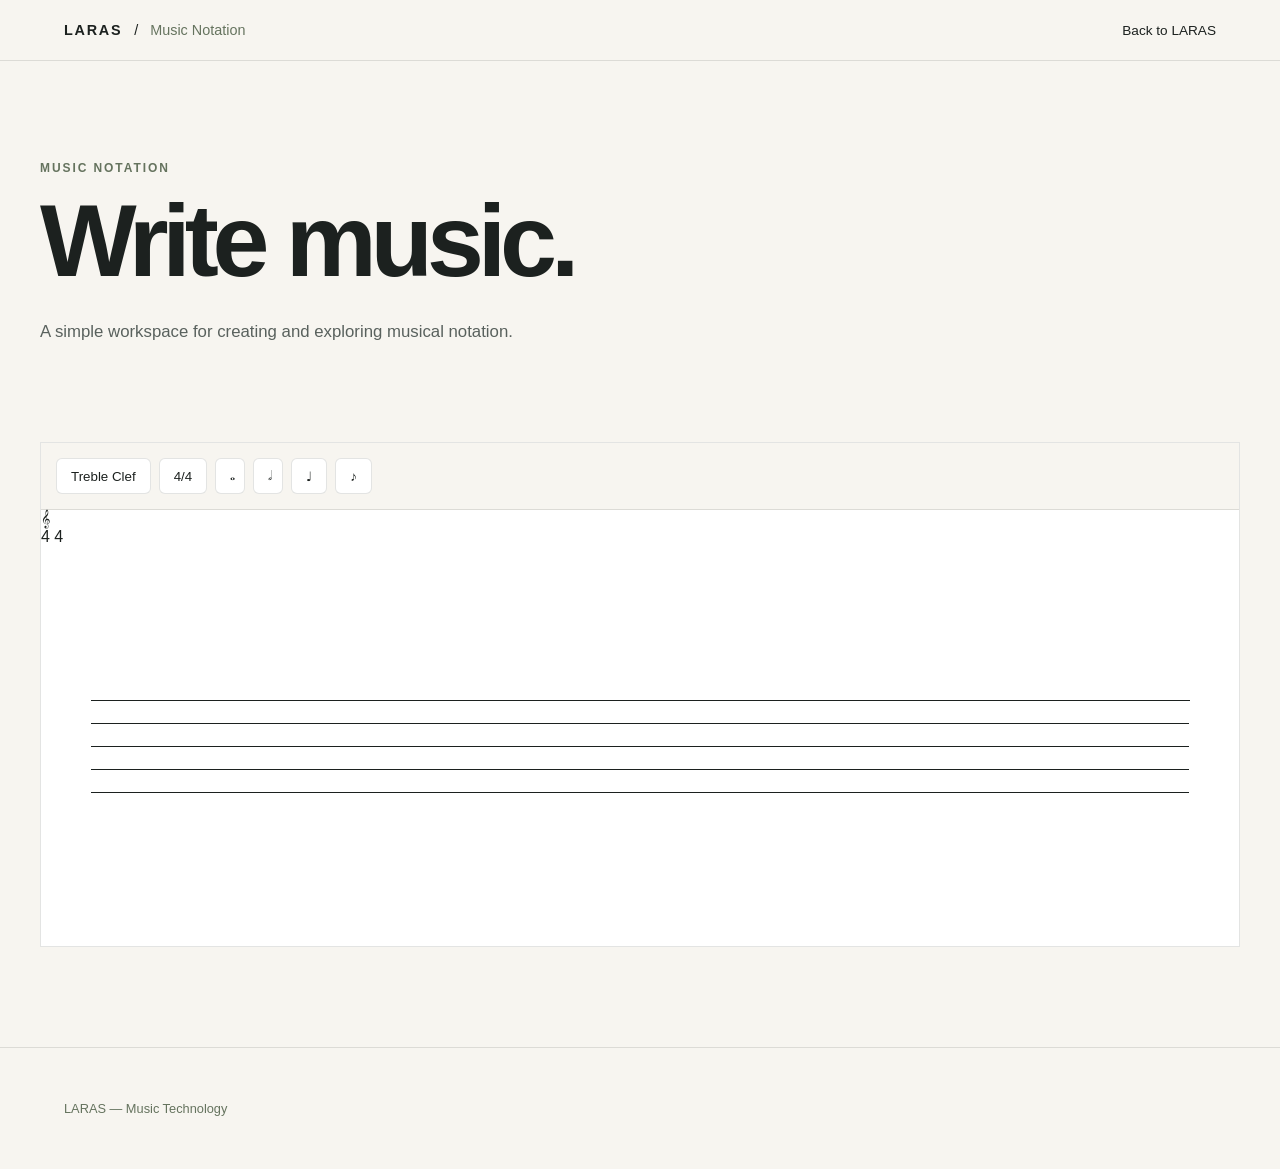
==== notation/index.html @ 5519950c "Update index.html" ====
<!DOCTYPE html>
<html lang="id">

<head>
    <meta charset="UTF-8">

    <meta
        name="viewport"
        content="width=device-width, initial-scale=1.0"
    >

    <title>Music Notation — LARAS</title>

    <meta
        name="description"
        content="LARAS Music Notation — digital music notation workspace."
    >

    <link rel="stylesheet" href="style.css">
</head>

<body>

    <header class="notation-header">

        <div class="notation-brand">

            <a href="../">
                LARAS
            </a>

            <span>/</span>

            <span>Music Notation</span>

        </div>

        <a
            href="../"
            class="back-link"
        >
            Back to LARAS
        </a>

    </header>


    <main class="notation-workspace">

        <section class="workspace-intro">

            <p class="eyebrow">
                MUSIC NOTATION
            </p>

            <h1>
                Write music.
            </h1>

            <p>
                A simple workspace for creating
                and exploring musical notation.
            </p>

        </section>


        <section class="notation-editor">

            <div class="editor-toolbar">

                <button type="button">
                    Treble Clef
                </button>

                <button type="button">
                    4/4
                </button>

                <button type="button" data-duration="whole">
    𝅝
</button>

<button type="button" data-duration="half">
    𝅗𝅥
</button>

<button type="button" data-duration="quarter">
    ♩
</button>

<button type="button" data-duration="eighth">
    ♪
</button>

            </div>

            <div class="notation-signature">

    <div class="clef">
        𝄞
    </div>

    <div class="time-signature">
        <span>4</span>
        <span>4</span>
    </div>

</div>


            <div class="staff-area">

                <div class="staff">

                    <div></div>
                    <div></div>
                    <div></div>
                    <div></div>
                    <div></div>

                    <div class="barline"></div>

                </div>

            </div>

        </section>

    </main>


    <footer>

        <p>
            LARAS — Music Technology
        </p>

    </footer>

    <script src="notation.js"></script>
</body>

</html>
---- notation/style.css ----
:root {
    --bg: #f7f5f0;
    --text: #1c211f;
    --muted: #65735e;
    --border: rgba(28, 33, 31, 0.12);
}

* {
    box-sizing: border-box;
}

body {
    margin: 0;

    background: var(--bg);
    color: var(--text);

    font-family: Arial, sans-serif;
}

.notation-header {
    display: flex;
    align-items: center;
    justify-content: space-between;

    padding: 22px 5%;

    border-bottom: 1px solid var(--border);
}

.notation-brand {
    display: flex;
    gap: 12px;
    align-items: center;

    font-size: 0.9rem;
}

.notation-brand a {
    color: var(--text);

    text-decoration: none;

    font-weight: 700;
    letter-spacing: 0.12em;
}

.notation-brand span:last-child {
    color: var(--muted);
}

.back-link {
    color: var(--text);

    font-size: 0.85rem;

    text-decoration: none;
}

.notation-workspace {
    width: min(1200px, calc(100% - 40px));

    margin: 0 auto;

    padding: 100px 0;
}

.eyebrow {
    margin: 0 0 20px;

    color: var(--muted);

    font-size: 0.75rem;
    font-weight: 700;

    letter-spacing: 0.16em;
}

.workspace-intro h1 {
    margin: 0;

    font-size: clamp(3.5rem, 8vw, 7rem);

    line-height: 0.9;

    letter-spacing: -0.06em;
}

.workspace-intro p:last-child {
    max-width: 550px;

    margin-top: 35px;

    color: #59615d;

    font-size: 1.05rem;
}

.notation-editor {
    margin-top: 100px;

    border: 1px solid var(--border);

    background: white;
}

.editor-toolbar {
    display: flex;
    gap: 8px;

    padding: 15px;

    border-bottom: 1px solid var(--border);

    background: var(--bg);
}

.editor-toolbar button {
    padding: 9px 14px;

    border: 1px solid var(--border);
    border-radius: 6px;

    background: white;

    color: var(--text);

    cursor: pointer;
}

.staff-area {
    min-height: 400px;

    display: flex;
    align-items: center;

    padding: 70px 50px;
}

.staff {
    position: relative;
    width: 100%;
}

.note {

    .stem {
        position: absolute;
        width: 2px;
        height: 32px;
        background: var(--text);
        right: -1px;
        bottom: 4px;
    }

    position: absolute;
    width: 14px;
    height: 10px;
    border: 2px solid var(--text);
    border-radius: 50%;
    background: var(--text);
    transform: translate(-50%, -50%);
}

.note.half {
    background: var(--bg);
}

.staff div {
    height: 1px;

    margin: 22px 0;

    background: var(--text);
}

.barline {
    position: absolute;

    top: 22px;
    bottom: -66px;

    left: 100%;

    width: 1px;

    margin: 0 !important;

    background: var(--text);
}

.note.eighth .flag {
    position: absolute;

    width: 12px;
    height: 10px;

    border-top: 2px solid var(--text);
    border-radius: 0 8px 0 0;

    top: 0;
    left: 0;
}

footer {
    padding: 40px 5%;

    border-top: 1px solid var(--border);

    color: var(--muted);

    font-size: 0.8rem;
}

@media (max-width: 700px) {

    .notation-header {
        align-items: flex-start;
        gap: 20px;
    }

    .notation-brand {
        flex-wrap: wrap;
    }

    .notation-workspace {
        padding: 70px 0;
    }

    .editor-toolbar {
        flex-wrap: wrap;
    }

    .staff-area {
        padding: 50px 20px;
    }

}
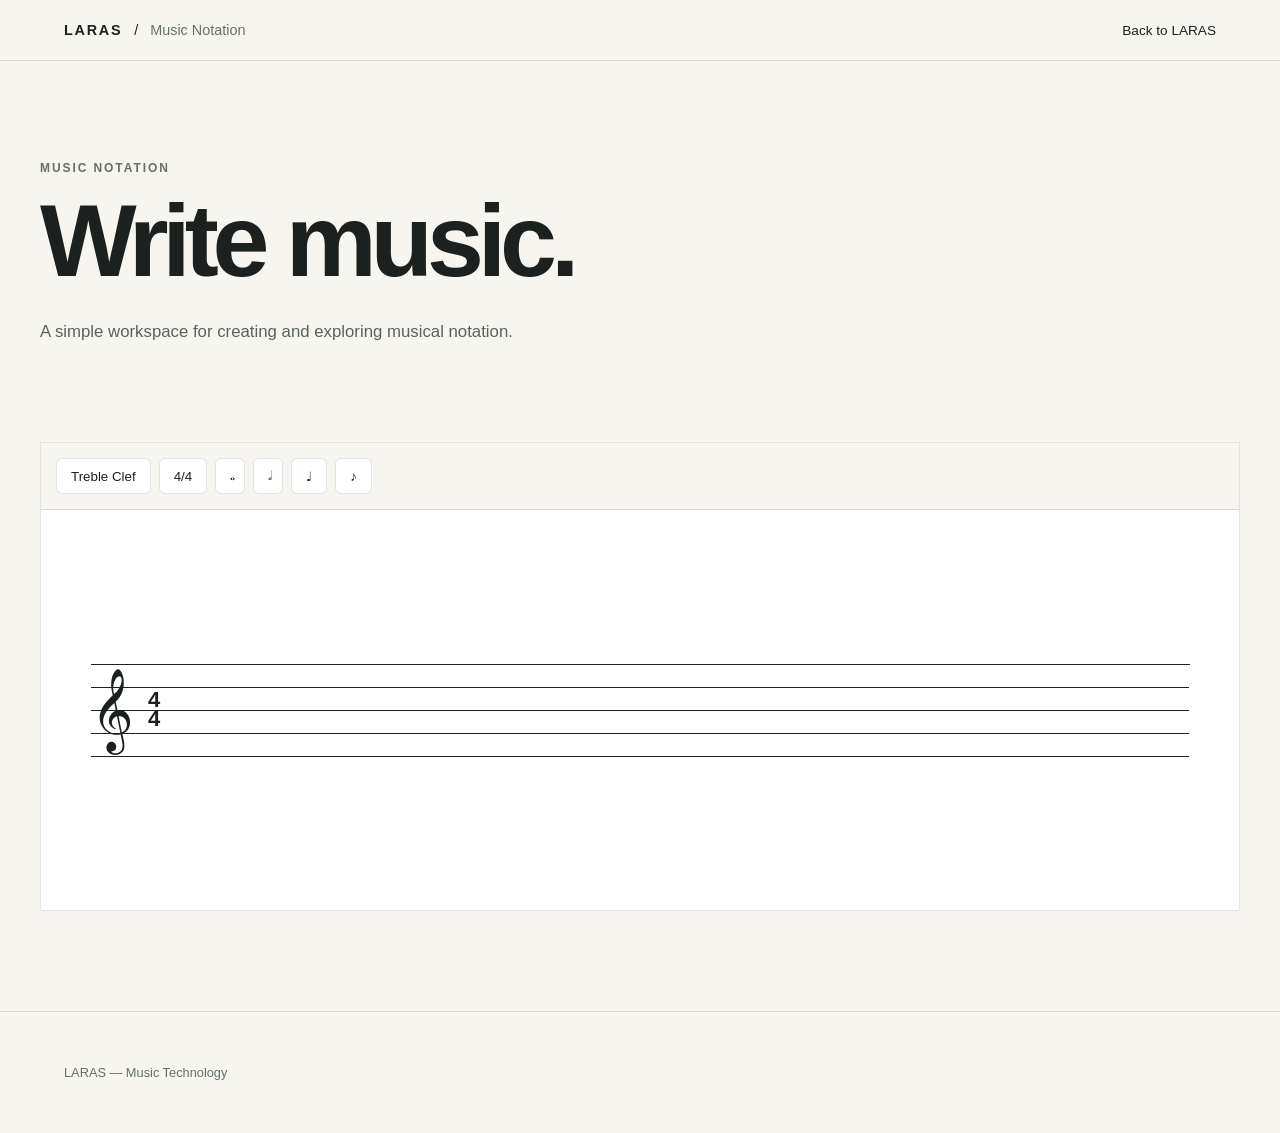
==== commit 7bbdf068: "Update index.html" ====
--- a/notation/index.html
+++ b/notation/index.html
@@ -67,63 +67,66 @@
 
         <section class="notation-editor">
 
-            <div class="editor-toolbar">
+    <div class="editor-toolbar">
 
-                <button type="button">
-                    Treble Clef
-                </button>
+        <button type="button">
+            Treble Clef
+        </button>
 
-                <button type="button">
-                    4/4
-                </button>
+        <button type="button">
+            4/4
+        </button>
 
-                <button type="button" data-duration="whole">
-    𝅝
-</button>
+        <button type="button" data-duration="whole">
+            𝅝
+        </button>
 
-<button type="button" data-duration="half">
-    𝅗𝅥
-</button>
+        <button type="button" data-duration="half">
+            𝅗𝅥
+        </button>
 
-<button type="button" data-duration="quarter">
-    ♩
-</button>
+        <button type="button" data-duration="quarter">
+            ♩
+        </button>
 
-<button type="button" data-duration="eighth">
-    ♪
-</button>
+        <button type="button" data-duration="eighth">
+            ♪
+        </button>
 
+    </div>
+
+
+    <div class="staff-area">
+
+        <div class="notation-signature">
+
+            <div class="clef">
+                𝄞
             </div>
 
-            <div class="notation-signature">
+            <div class="time-signature">
+                <span>4</span>
+                <span>4</span>
+            </div>
 
-    <div class="clef">
-        𝄞
+        </div>
+
+
+        <div class="staff">
+
+            <div></div>
+            <div></div>
+            <div></div>
+            <div></div>
+            <div></div>
+
+            <div class="barline"></div>
+
+        </div>
+
     </div>
 
-    <div class="time-signature">
-        <span>4</span>
-        <span>4</span>
-    </div>
-
-</div>
-
-
-            <div class="staff-area">
-
-                <div class="staff">
-
-                    <div></div>
-                    <div></div>
-                    <div></div>
-                    <div></div>
-                    <div></div>
-
-                    <div class="barline"></div>
-
-                </div>
-
-            </div>
+</section>
 
         </section>
 
--- a/notation/style.css
+++ b/notation/style.css
@@ -128,7 +128,44 @@
     cursor: pointer;
 }
 
+.notation-signature {
+    position: absolute;
+
+    left: 50px;
+    top: 50%;
+
+    display: flex;
+    align-items: center;
+    gap: 14px;
+
+    transform: translateY(-50%);
+
+    z-index: 2;
+}
+
+.clef {
+    font-family: serif;
+
+    font-size: 72px;
+
+    line-height: 1;
+
+    color: var(--text);
+}
+
+.time-signature {
+    display: flex;
+    flex-direction: column;
+    justify-content: center;
+    align-items: center;
+
+    font-size: 22px;
+    font-weight: 700;
+    line-height: 0.85;
+}
+
 .staff-area {
+    position: relative;
     min-height: 400px;
 
     display: flex;
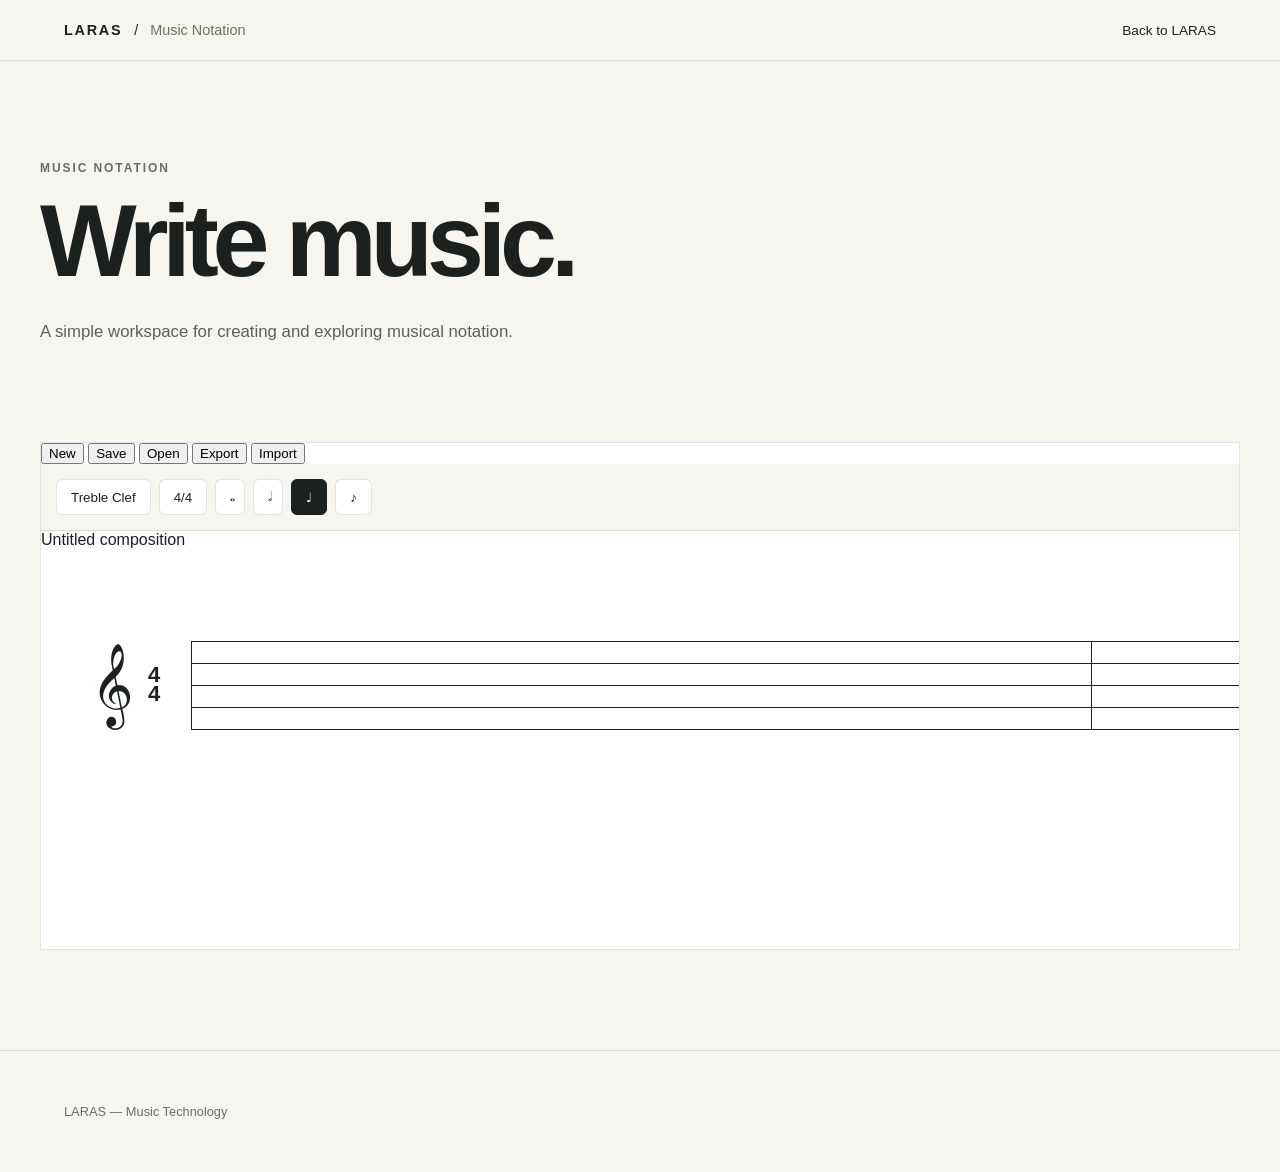
==== commit 8b4c723c: "Update index.html" ====
--- a/notation/index.html
+++ b/notation/index.html
@@ -1,13 +1,10 @@
+
 <!DOCTYPE html>
 <html lang="id">
 
 <head>
     <meta charset="UTF-8">
-
-    <meta
-        name="viewport"
-        content="width=device-width, initial-scale=1.0"
-    >
+    <meta name="viewport" content="width=device-width, initial-scale=1.0">
 
     <title>Music Notation — LARAS</title>
 
@@ -16,132 +13,162 @@
         content="LARAS Music Notation — digital music notation workspace."
     >
 
+    <meta name="theme-color" content="#f7f5f0">
+
     <link rel="stylesheet" href="style.css">
 </head>
 
 <body>
 
     <header class="notation-header">
-
         <div class="notation-brand">
-
-            <a href="../">
-                LARAS
-            </a>
-
+            <a href="../">LARAS</a>
             <span>/</span>
-
             <span>Music Notation</span>
-
         </div>
 
-        <a
-            href="../"
-            class="back-link"
-        >
+        <a href="../" class="back-link">
             Back to LARAS
         </a>
-
     </header>
-
 
     <main class="notation-workspace">
 
         <section class="workspace-intro">
+            <p class="eyebrow">MUSIC NOTATION</p>
 
-            <p class="eyebrow">
-                MUSIC NOTATION
-            </p>
-
-            <h1>
-                Write music.
-            </h1>
+            <h1>Write music.</h1>
 
             <p>
                 A simple workspace for creating
                 and exploring musical notation.
             </p>
-
         </section>
-
 
         <section class="notation-editor">
 
-    <div class="editor-toolbar">
+            <!-- PROJECT ACTIONS -->
+            <div class="project-toolbar">
 
-        <button type="button">
-            Treble Clef
-        </button>
+                <button type="button" id="newProject">
+                    New
+                </button>
 
-        <button type="button">
-            4/4
-        </button>
+                <button type="button" id="saveProject">
+                    Save
+                </button>
 
-        <button type="button" data-duration="whole">
-            𝅝
-        </button>
+                <button type="button" id="openProject">
+                    Open
+                </button>
 
-        <button type="button" data-duration="half">
-            𝅗𝅥
-        </button>
+                <button type="button" id="exportProject">
+                    Export
+                </button>
 
-        <button type="button" data-duration="quarter">
-            ♩
-        </button>
+                <button type="button" id="importProject">
+                    Import
+                </button>
 
-        <button type="button" data-duration="eighth">
-            ♪
-        </button>
+                <input
+                    type="file"
+                    id="importProjectFile"
+                    accept=".json,application/json"
+                    hidden
+                >
 
-    </div>
-
-
-    <div class="staff-area">
-
-        <div class="notation-signature">
-
-            <div class="clef">
-                𝄞
             </div>
 
-            <div class="time-signature">
-                <span>4</span>
-                <span>4</span>
+            <!-- NOTATION TOOLBAR -->
+            <div class="editor-toolbar">
+
+                <button type="button" id="trebleClef">
+                    Treble Clef
+                </button>
+
+                <button type="button" id="timeSignature">
+                    4/4
+                </button>
+
+                <button
+                    type="button"
+                    data-duration="whole"
+                    aria-label="Whole note"
+                >
+                    𝅝
+                </button>
+
+                <button
+                    type="button"
+                    data-duration="half"
+                    aria-label="Half note"
+                >
+                    𝅗𝅥
+                </button>
+
+                <button
+                    type="button"
+                    data-duration="quarter"
+                    aria-label="Quarter note"
+                >
+                    ♩
+                </button>
+
+                <button
+                    type="button"
+                    data-duration="eighth"
+                    aria-label="Eighth note"
+                >
+                    ♪
+                </button>
+
             </div>
 
-        </div>
+            <!-- STATUS -->
+            <div
+                class="project-status"
+                id="projectStatus"
+                role="status"
+                aria-live="polite"
+            >
+                Untitled composition
+            </div>
 
+            <!-- MUSIC STAFF -->
+            <div class="staff-area">
 
-        <div class="staff">
+                <div class="notation-signature">
 
-            <div></div>
-            <div></div>
-            <div></div>
-            <div></div>
-            <div></div>
+                    <div class="clef">𝄞</div>
 
-            <div class="barline"></div>
+                    <div class="time-signature">
+                        <span>4</span>
+                        <span>4</span>
+                    </div>
 
-        </div>
+                </div>
 
-    </div>
+                <div class="staff">
+                    <div></div>
+                    <div></div>
+                    <div></div>
+                    <div></div>
+                    <div></div>
 
-</section>
+                    <div class="barline"></div>
+                </div>
+
+            </div>
 
         </section>
 
     </main>
 
-
     <footer>
-
-        <p>
-            LARAS — Music Technology
-        </p>
-
+        <p>LARAS — Music Technology</p>
     </footer>
 
     <script src="notation.js"></script>
+
 </body>
-
 </html>
--- a/notation/style.css
+++ b/notation/style.css
@@ -130,16 +130,14 @@
 
 .notation-signature {
     position: absolute;
-
     left: 50px;
-    top: 50%;
+    top: 136px;
 
     display: flex;
     align-items: center;
     gap: 14px;
 
     transform: translateY(-50%);
-
     z-index: 2;
 }
 
@@ -168,28 +166,193 @@
     position: relative;
     min-height: 400px;
 
-    display: flex;
-    align-items: center;
+    display: block;
 
     padding: 70px 50px;
+
+    overflow-x: auto;
+    overflow-y: hidden;
 }
 
 .staff {
     position: relative;
-    width: 100%;
+
+    width: 2000px;
+    min-width: 2000px;
+
+    min-height: 120px;
+
+    padding-left: 100px;
 }
 
 .note {
-
-    .stem {
-        position: absolute;
-        width: 2px;
-        height: 32px;
-        background: var(--text);
-        right: -1px;
-        bottom: 4px;
-    }
-
+    position: absolute;
+
+    width: 14px;
+    height: 10px;
+
+    border: 2px solid var(--text);
+    border-radius: 50%;
+
+    background: var(--text);
+
+    transform: translate(-50%, -50%);
+
+    z-index: 3;
+}
+
+.note .stem {
+    position: absolute;
+
+    width: 2px;
+    height: 32px;
+
+    background: var(--text);
+
+    right: -1px;
+    bottom: 4px;
+}
+
+.note.half {
+    background: var(--bg);
+}
+
+.staff-line {
+    position: absolute;
+    left: 100px;
+    width: calc(100% - 100px);
+
+    height: 1px;
+    margin: 0;
+
+    background: var(--text);
+    z-index: 0;
+}
+
+.barline {
+    position: absolute;
+    top: 22px;
+    height: 88px;
+
+    width: 1px;
+    margin: 0 !important;
+
+    background: var(--text);
+    z-index: 1;
+}
+
+.note.eighth .flag {
+    position: absolute;
+
+    width: 12px;
+    height: 10px;
+
+    border-top: 2px solid var(--text);
+    border-radius: 0 8px 0 0;
+
+    top: 0;
+    left: 0;
+}
+
+
+/* =========================
+   REST SYMBOLS
+========================= */
+
+.rest {
+    position: absolute;
+
+    width: 18px;
+    height: 28px;
+
+    display: flex;
+    align-items: center;
+    justify-content: center;
+
+    color: var(--text);
+
+    font-family: "Times New Roman", serif;
+    font-size: 30px;
+    line-height: 1;
+
+    transform: translate(-50%, -50%);
+
+    z-index: 3;
+    user-select: none;
+    cursor: pointer;
+}
+
+
+footer {
+    padding: 40px 5%;
+
+    border-top: 1px solid var(--border);
+
+    color: var(--muted);
+
+    font-size: 0.8rem;
+}
+
+@media (max-width: 700px) {
+
+    .notation-header {
+        align-items: flex-start;
+        gap: 20px;
+    }
+
+    .notation-brand {
+        flex-wrap: wrap;
+    }
+
+    .notation-workspace {
+        padding: 70px 0;
+    }
+
+    .editor-toolbar {
+        flex-wrap: wrap;
+    }
+
+    .staff-area {
+    padding: 50px 20px;
+
+    overflow-x: auto;
+}
+
+}
+
+
+/* =========================
+   LARAS NOTATION EDITOR
+========================= */
+
+.staff {
+    position: relative;
+    min-width: 2000px;
+    min-height: 160px;
+    isolation: isolate;
+}
+
+.staff-line {
+    position: absolute;
+    left: 100px;
+    width: calc(100% - 100px);
+    height: 1px;
+    background: var(--text);
+    z-index: 0;
+    pointer-events: none;
+}
+
+.barline {
+    position: absolute;
+    top: 22px;
+    height: 88px;
+    width: 1px;
+    background: var(--text);
+    z-index: 1;
+    pointer-events: none;
+}
+
+.note {
     position: absolute;
     width: 14px;
     height: 10px;
@@ -197,79 +360,76 @@
     border-radius: 50%;
     background: var(--text);
     transform: translate(-50%, -50%);
+    z-index: 3;
+    cursor: grab;
+    user-select: none;
+    touch-action: none;
+}
+
+.note:active {
+    cursor: grabbing;
+}
+
+.note .stem {
+    position: absolute;
+    width: 2px;
+    height: 32px;
+    background: var(--text);
+    right: -1px;
+    bottom: 4px;
+    pointer-events: none;
 }
 
 .note.half {
     background: var(--bg);
 }
 
-.staff div {
-    height: 1px;
-
-    margin: 22px 0;
-
-    background: var(--text);
-}
-
-.barline {
-    position: absolute;
-
-    top: 22px;
-    bottom: -66px;
-
-    left: 100%;
-
-    width: 1px;
-
-    margin: 0 !important;
-
-    background: var(--text);
-}
-
 .note.eighth .flag {
     position: absolute;
-
     width: 12px;
     height: 10px;
-
     border-top: 2px solid var(--text);
     border-radius: 0 8px 0 0;
-
     top: 0;
     left: 0;
 }
 
-footer {
-    padding: 40px 5%;
-
-    border-top: 1px solid var(--border);
-
-    color: var(--muted);
-
-    font-size: 0.8rem;
+.rest {
+    position: absolute;
+    width: 18px;
+    height: 28px;
+    display: flex;
+    align-items: center;
+    justify-content: center;
+    color: var(--text);
+    font-family: "Segoe UI Symbol", "Noto Music", "Times New Roman", serif;
+    font-size: 30px;
+    line-height: 1;
+    transform: translate(-50%, -50%);
+    z-index: 3;
+    user-select: none;
+    pointer-events: none;
+}
+
+[data-duration] {
+    transition: background-color 0.15s ease, color 0.15s ease;
+}
+
+[data-duration].active {
+    background: var(--text);
+    color: var(--bg);
+    border-color: var(--text);
 }
 
 @media (max-width: 700px) {
-
-    .notation-header {
-        align-items: flex-start;
-        gap: 20px;
-    }
-
-    .notation-brand {
-        flex-wrap: wrap;
-    }
-
-    .notation-workspace {
-        padding: 70px 0;
-    }
-
-    .editor-toolbar {
-        flex-wrap: wrap;
-    }
-
     .staff-area {
-        padding: 50px 20px;
-    }
-
-}
+        overflow-x: auto;
+        overflow-y: hidden;
+        -webkit-overflow-scrolling: touch;
+    }
+
+    .staff {
+        min-width: 2000px;
+    }
+}
+
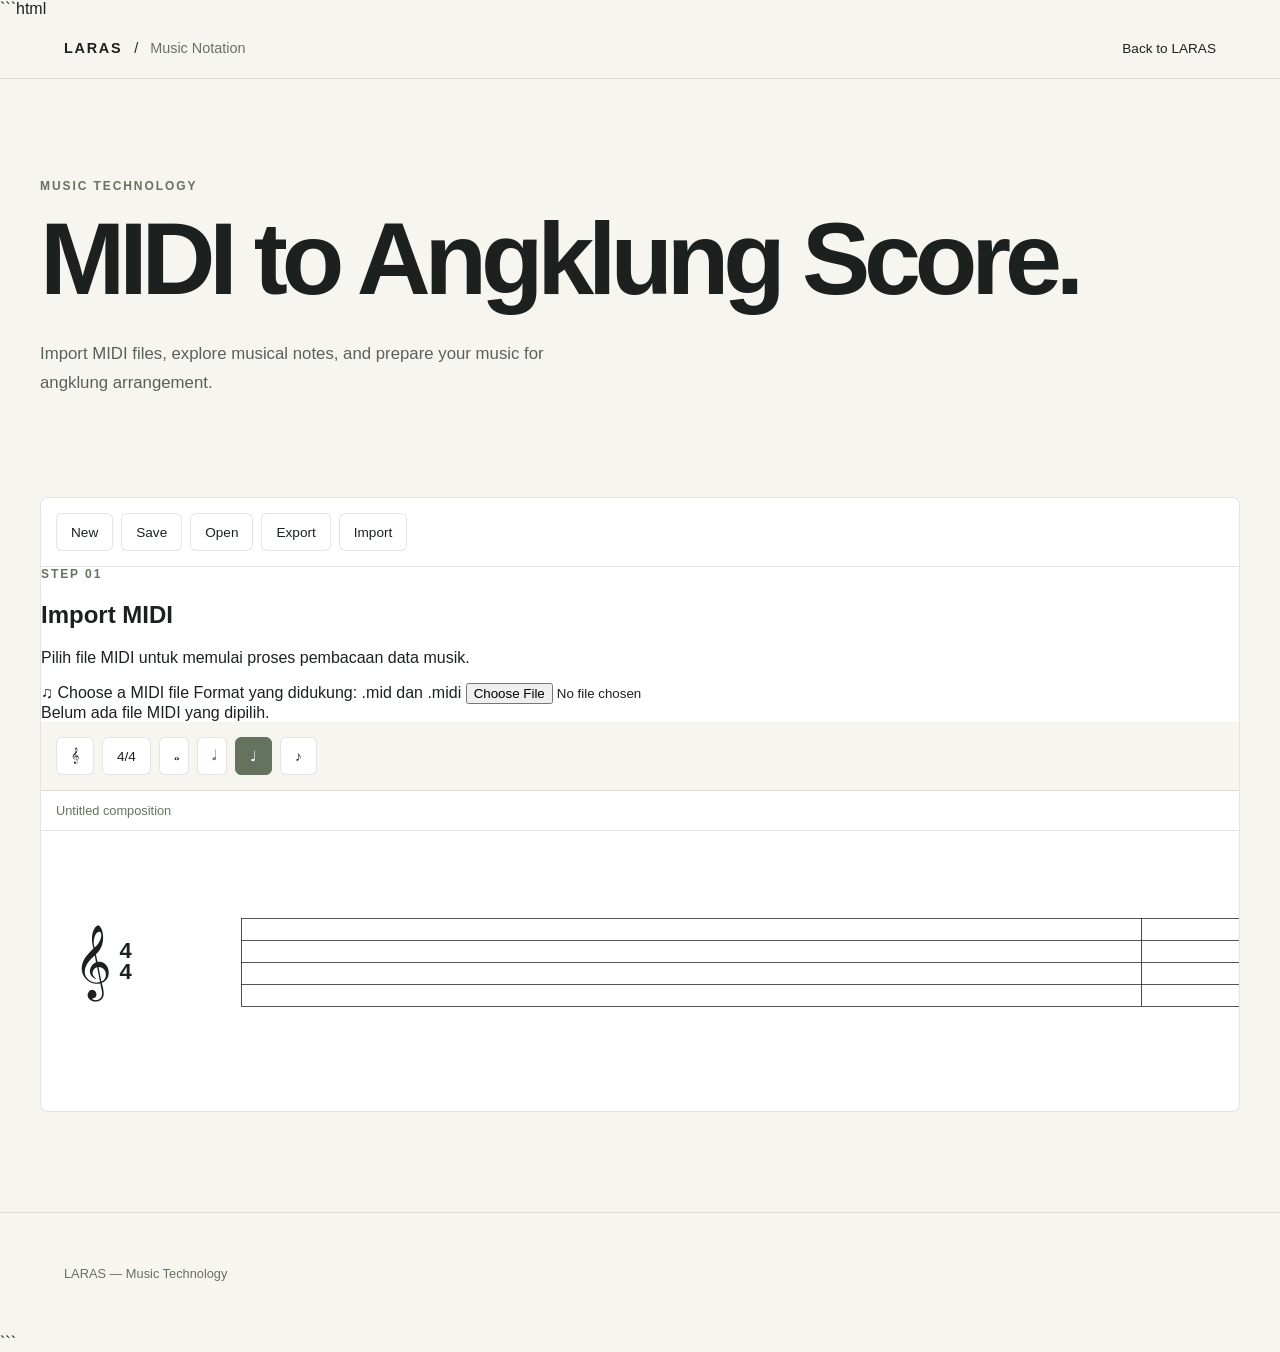
==== commit 1f078275: "Update index.html" ====
--- a/notation/index.html
+++ b/notation/index.html
@@ -1,4 +1,4 @@
-
+```html
 <!DOCTYPE html>
 <html lang="id">
 
@@ -10,7 +10,7 @@
 
     <meta
         name="description"
-        content="LARAS Music Notation — digital music notation workspace."
+        content="LARAS — workspace untuk mengolah MIDI menjadi notasi musik dan partitur angklung."
     >
 
     <meta name="theme-color" content="#f7f5f0">
@@ -35,13 +35,13 @@
     <main class="notation-workspace">
 
         <section class="workspace-intro">
-            <p class="eyebrow">MUSIC NOTATION</p>
-
-            <h1>Write music.</h1>
+            <p class="eyebrow">MUSIC TECHNOLOGY</p>
+
+            <h1>MIDI to Angklung Score.</h1>
 
             <p>
-                A simple workspace for creating
-                and exploring musical notation.
+                Import MIDI files, explore musical notes,
+                and prepare your music for angklung arrangement.
             </p>
         </section>
 
@@ -78,6 +78,102 @@
                 >
 
             </div>
+
+            <!-- MIDI IMPORTER -->
+            <section class="midi-importer" aria-labelledby="midiTitle">
+
+                <div class="midi-importer-heading">
+                    <p class="eyebrow">STEP 01</p>
+
+                    <h2 id="midiTitle">Import MIDI</h2>
+
+                    <p>
+                        Pilih file MIDI untuk memulai proses
+                        pembacaan data musik.
+                    </p>
+                </div>
+
+                <label class="midi-file-picker" for="midiFileInput">
+
+                    <span class="midi-file-icon" aria-hidden="true">
+                        ♫
+                    </span>
+
+                    <span class="midi-file-picker-title">
+                        Choose a MIDI file
+                    </span>
+
+                    <span class="midi-file-picker-description">
+                        Format yang didukung: .mid dan .midi
+                    </span>
+
+                    <input
+                        type="file"
+                        id="midiFileInput"
+                        accept=".mid,.midi,audio/midi,audio/x-midi"
+                    >
+
+                </label>
+
+                <div
+                    id="midiImportStatus"
+                    class="midi-import-status"
+                    role="status"
+                    aria-live="polite"
+                >
+                    Belum ada file MIDI yang dipilih.
+                </div>
+
+                <div
+                    id="midiAnalysis"
+                    class="midi-analysis"
+                    hidden
+                >
+
+                    <h3>File information</h3>
+
+                    <dl class="midi-metadata">
+
+                        <div>
+                            <dt>File name</dt>
+                            <dd id="midiFileName">—</dd>
+                        </div>
+
+                        <div>
+                            <dt>File size</dt>
+                            <dd id="midiFileSize">—</dd>
+                        </div>
+
+                        <div>
+                            <dt>Tracks</dt>
+                            <dd id="midiTrackCount">—</dd>
+                        </div>
+
+                        <div>
+                            <dt>Tempo</dt>
+                            <dd id="midiTempo">—</dd>
+                        </div>
+
+                        <div>
+                            <dt>Time signature</dt>
+                            <dd id="midiTimeSignature">—</dd>
+                        </div>
+
+                        <div>
+                            <dt>Notes</dt>
+                            <dd id="midiNoteCount">—</dd>
+                        </div>
+
+                    </dl>
+
+                    <p class="midi-analysis-note">
+                        Informasi akan muncul setelah file berhasil
+                        dibaca oleh MIDI engine.
+                    </p>
+
+                </div>
+
+            </section>
 
             <!-- NOTATION TOOLBAR -->
             <div class="editor-toolbar">
@@ -171,4 +267,6 @@
     <script src="notation.js"></script>
 
 </body>
+
 </html>
+```
--- a/notation/style.css
+++ b/notation/style.css
@@ -1,8 +1,10 @@
+
 :root {
     --bg: #f7f5f0;
     --text: #1c211f;
     --muted: #65735e;
     --border: rgba(28, 33, 31, 0.12);
+    --surface: #ffffff;
 }
 
 * {
@@ -11,36 +13,33 @@
 
 body {
     margin: 0;
-
     background: var(--bg);
     color: var(--text);
-
     font-family: Arial, sans-serif;
 }
 
+/* HEADER */
+
 .notation-header {
     display: flex;
     align-items: center;
     justify-content: space-between;
-
+    gap: 20px;
     padding: 22px 5%;
-
     border-bottom: 1px solid var(--border);
 }
 
 .notation-brand {
     display: flex;
+    align-items: center;
+    flex-wrap: wrap;
     gap: 12px;
-    align-items: center;
-
     font-size: 0.9rem;
 }
 
 .notation-brand a {
     color: var(--text);
-
     text-decoration: none;
-
     font-weight: 700;
     letter-spacing: 0.12em;
 }
@@ -51,316 +50,223 @@
 
 .back-link {
     color: var(--text);
-
     font-size: 0.85rem;
-
     text-decoration: none;
 }
+
+/* WORKSPACE */
 
 .notation-workspace {
     width: min(1200px, calc(100% - 40px));
-
     margin: 0 auto;
-
     padding: 100px 0;
 }
 
 .eyebrow {
     margin: 0 0 20px;
-
     color: var(--muted);
-
     font-size: 0.75rem;
     font-weight: 700;
-
     letter-spacing: 0.16em;
 }
 
 .workspace-intro h1 {
     margin: 0;
-
     font-size: clamp(3.5rem, 8vw, 7rem);
-
     line-height: 0.9;
-
     letter-spacing: -0.06em;
 }
 
 .workspace-intro p:last-child {
     max-width: 550px;
-
     margin-top: 35px;
-
     color: #59615d;
-
     font-size: 1.05rem;
-}
+    line-height: 1.7;
+}
+
+/* EDITOR SHELL */
 
 .notation-editor {
+    width: 100%;
+    min-width: 0;
     margin-top: 100px;
-
+    overflow: hidden;
     border: 1px solid var(--border);
-
-    background: white;
-}
-
+    border-radius: 8px;
+    background: var(--surface);
+}
+
+.project-toolbar,
 .editor-toolbar {
     display: flex;
+    flex-wrap: wrap;
+    align-items: center;
     gap: 8px;
-
     padding: 15px;
-
+}
+
+.project-toolbar {
     border-bottom: 1px solid var(--border);
-
+    background: var(--surface);
+}
+
+.editor-toolbar {
+    border-bottom: 1px solid var(--border);
     background: var(--bg);
 }
 
+.project-toolbar button,
 .editor-toolbar button {
+    flex: 0 0 auto;
+    min-height: 38px;
     padding: 9px 14px;
-
     border: 1px solid var(--border);
     border-radius: 6px;
-
-    background: white;
-
-    color: var(--text);
-
+    background: var(--surface);
+    color: var(--text);
+    font: inherit;
+    font-size: 0.85rem;
     cursor: pointer;
-}
+    transition:
+        background-color 0.15s ease,
+        color 0.15s ease,
+        border-color 0.15s ease;
+}
+
+.project-toolbar button:hover,
+.editor-toolbar button:hover {
+    border-color: var(--muted);
+}
+
+.editor-toolbar button.active,
+.editor-toolbar button[data-duration].active {
+    border-color: var(--muted);
+    background: var(--muted);
+    color: white;
+}
+
+.project-status {
+    margin: 0;
+    padding: 12px 15px;
+    border-bottom: 1px solid var(--border);
+    color: var(--muted);
+    font-size: 0.8rem;
+}
+
+/* STAFF VIEWPORT */
+
+.staff-area {
+    position: relative;
+    display: flex;
+    align-items: flex-start;
+    gap: 0;
+    width: 100%;
+    min-width: 0;
+    min-height: 280px;
+    padding: 65px 24px 45px;
+    overflow-x: auto;
+    overflow-y: hidden;
+    background: var(--surface);
+    overscroll-behavior-x: contain;
+    -webkit-overflow-scrolling: touch;
+    scrollbar-width: thin;
+}
+
+.staff-area::-webkit-scrollbar {
+    height: 7px;
+}
+
+.staff-area::-webkit-scrollbar-thumb {
+    border-radius: 10px;
+    background: rgba(101, 115, 94, 0.4);
+}
+
+/* CLEF AND TIME SIGNATURE */
 
 .notation-signature {
-    position: absolute;
-    left: 50px;
-    top: 136px;
-
-    display: flex;
-    align-items: center;
-    gap: 14px;
-
-    transform: translateY(-50%);
-    z-index: 2;
+    position: sticky;
+    left: 0;
+    z-index: 5;
+    flex: 0 0 76px;
+    display: flex;
+    align-items: center;
+    justify-content: center;
+    gap: 7px;
+    height: 132px;
+    background: var(--surface);
 }
 
 .clef {
-    font-family: serif;
-
-    font-size: 72px;
-
+    display: flex;
+    align-items: center;
+    justify-content: center;
+    color: var(--text);
+    font-family: "Segoe UI Symbol", "Noto Music", serif;
+    font-size: 64px;
     line-height: 1;
-
-    color: var(--text);
 }
 
 .time-signature {
     display: flex;
     flex-direction: column;
+    align-items: center;
     justify-content: center;
-    align-items: center;
-
+    font-family: Arial, sans-serif;
     font-size: 22px;
     font-weight: 700;
-    line-height: 0.85;
-}
-
-.staff-area {
-    position: relative;
-    min-height: 400px;
-
-    display: block;
-
-    padding: 70px 50px;
-
-    overflow-x: auto;
-    overflow-y: hidden;
-}
+    line-height: 0.95;
+}
+
+/* STAFF AND BARLINES */
 
 .staff {
     position: relative;
-
+    flex: 0 0 auto;
     width: 2000px;
     min-width: 2000px;
-
-    min-height: 120px;
-
-    padding-left: 100px;
-}
+    height: 132px;
+    margin: 0;
+    padding: 0;
+    overflow: visible;
+    background: transparent;
+    isolation: isolate;
+}
+
+.staff-line {
+    position: absolute;
+    left: 100px;
+    height: 1px;
+    margin: 0;
+    background: var(--text);
+    opacity: 0.75;
+    pointer-events: none;
+    z-index: 0;
+}
+
+.barline {
+    position: absolute;
+    top: 22px;
+    bottom: 22px;
+    width: 1px;
+    margin: 0;
+    background: var(--text);
+    opacity: 0.8;
+    pointer-events: none;
+    z-index: 1;
+}
+
+/* NOTES */
 
 .note {
     position: absolute;
-
-    width: 14px;
-    height: 10px;
-
-    border: 2px solid var(--text);
-    border-radius: 50%;
-
-    background: var(--text);
-
-    transform: translate(-50%, -50%);
-
     z-index: 3;
-}
-
-.note .stem {
-    position: absolute;
-
-    width: 2px;
-    height: 32px;
-
-    background: var(--text);
-
-    right: -1px;
-    bottom: 4px;
-}
-
-.note.half {
-    background: var(--bg);
-}
-
-.staff-line {
-    position: absolute;
-    left: 100px;
-    width: calc(100% - 100px);
-
-    height: 1px;
-    margin: 0;
-
-    background: var(--text);
-    z-index: 0;
-}
-
-.barline {
-    position: absolute;
-    top: 22px;
-    height: 88px;
-
-    width: 1px;
-    margin: 0 !important;
-
-    background: var(--text);
-    z-index: 1;
-}
-
-.note.eighth .flag {
-    position: absolute;
-
-    width: 12px;
-    height: 10px;
-
-    border-top: 2px solid var(--text);
-    border-radius: 0 8px 0 0;
-
-    top: 0;
-    left: 0;
-}
-
-
-/* =========================
-   REST SYMBOLS
-========================= */
-
-.rest {
-    position: absolute;
-
-    width: 18px;
-    height: 28px;
-
-    display: flex;
-    align-items: center;
-    justify-content: center;
-
-    color: var(--text);
-
-    font-family: "Times New Roman", serif;
-    font-size: 30px;
-    line-height: 1;
-
-    transform: translate(-50%, -50%);
-
-    z-index: 3;
-    user-select: none;
-    cursor: pointer;
-}
-
-
-footer {
-    padding: 40px 5%;
-
-    border-top: 1px solid var(--border);
-
-    color: var(--muted);
-
-    font-size: 0.8rem;
-}
-
-@media (max-width: 700px) {
-
-    .notation-header {
-        align-items: flex-start;
-        gap: 20px;
-    }
-
-    .notation-brand {
-        flex-wrap: wrap;
-    }
-
-    .notation-workspace {
-        padding: 70px 0;
-    }
-
-    .editor-toolbar {
-        flex-wrap: wrap;
-    }
-
-    .staff-area {
-    padding: 50px 20px;
-
-    overflow-x: auto;
-}
-
-}
-
-
-/* =========================
-   LARAS NOTATION EDITOR
-========================= */
-
-.staff {
-    position: relative;
-    min-width: 2000px;
-    min-height: 160px;
-    isolation: isolate;
-}
-
-.staff-line {
-    position: absolute;
-    left: 100px;
-    width: calc(100% - 100px);
-    height: 1px;
-    background: var(--text);
-    z-index: 0;
-    pointer-events: none;
-}
-
-.barline {
-    position: absolute;
-    top: 22px;
-    height: 88px;
-    width: 1px;
-    background: var(--text);
-    z-index: 1;
-    pointer-events: none;
-}
-
-.note {
-    position: absolute;
     width: 14px;
     height: 10px;
     border: 2px solid var(--text);
     border-radius: 50%;
     background: var(--text);
     transform: translate(-50%, -50%);
-    z-index: 3;
     cursor: grab;
     user-select: none;
     touch-action: none;
@@ -372,64 +278,124 @@
 
 .note .stem {
     position: absolute;
+    right: -1px;
+    bottom: 4px;
     width: 2px;
     height: 32px;
     background: var(--text);
-    right: -1px;
-    bottom: 4px;
     pointer-events: none;
 }
 
 .note.half {
-    background: var(--bg);
+    background: var(--surface);
+}
+
+.note.whole {
+    width: 17px;
+    height: 11px;
+    border-width: 2px;
+    background: var(--surface);
 }
 
 .note.eighth .flag {
     position: absolute;
+    top: 0;
+    left: 0;
     width: 12px;
     height: 10px;
     border-top: 2px solid var(--text);
     border-radius: 0 8px 0 0;
-    top: 0;
-    left: 0;
-}
+    pointer-events: none;
+}
+
+/* RESTS */
 
 .rest {
     position: absolute;
+    z-index: 3;
+    display: flex;
+    align-items: center;
+    justify-content: center;
     width: 18px;
     height: 28px;
-    display: flex;
-    align-items: center;
-    justify-content: center;
     color: var(--text);
     font-family: "Segoe UI Symbol", "Noto Music", "Times New Roman", serif;
     font-size: 30px;
     line-height: 1;
     transform: translate(-50%, -50%);
-    z-index: 3;
     user-select: none;
     pointer-events: none;
 }
 
-[data-duration] {
-    transition: background-color 0.15s ease, color 0.15s ease;
-}
-
-[data-duration].active {
-    background: var(--text);
-    color: var(--bg);
-    border-color: var(--text);
-}
+/* FOOTER */
+
+footer {
+    padding: 40px 5%;
+    border-top: 1px solid var(--border);
+    color: var(--muted);
+    font-size: 0.8rem;
+}
+
+/* RESPONSIVE */
 
 @media (max-width: 700px) {
+    .notation-header {
+        align-items: flex-start;
+        gap: 16px;
+        padding: 18px 5%;
+    }
+
+    .notation-workspace {
+        width: calc(100% - 28px);
+        padding: 65px 0;
+    }
+
+    .workspace-intro h1 {
+        font-size: clamp(3rem, 15vw, 5rem);
+    }
+
+    .workspace-intro p:last-child {
+        margin-top: 24px;
+        font-size: 0.95rem;
+    }
+
+    .notation-editor {
+        margin-top: 55px;
+    }
+
+    .project-toolbar,
+    .editor-toolbar {
+        gap: 6px;
+        padding: 10px;
+    }
+
+    .project-toolbar button,
+    .editor-toolbar button {
+        min-height: 36px;
+        padding: 8px 10px;
+        font-size: 0.8rem;
+    }
+
     .staff-area {
-        overflow-x: auto;
-        overflow-y: hidden;
-        -webkit-overflow-scrolling: touch;
+        min-height: 245px;
+        padding: 48px 12px 35px;
+    }
+
+    .notation-signature {
+        flex-basis: 64px;
+        gap: 4px;
+        height: 120px;
+    }
+
+    .clef {
+        font-size: 54px;
+    }
+
+    .time-signature {
+        font-size: 19px;
     }
 
     .staff {
-        min-width: 2000px;
-    }
-}
-
+        height: 120px;
+    }
+}
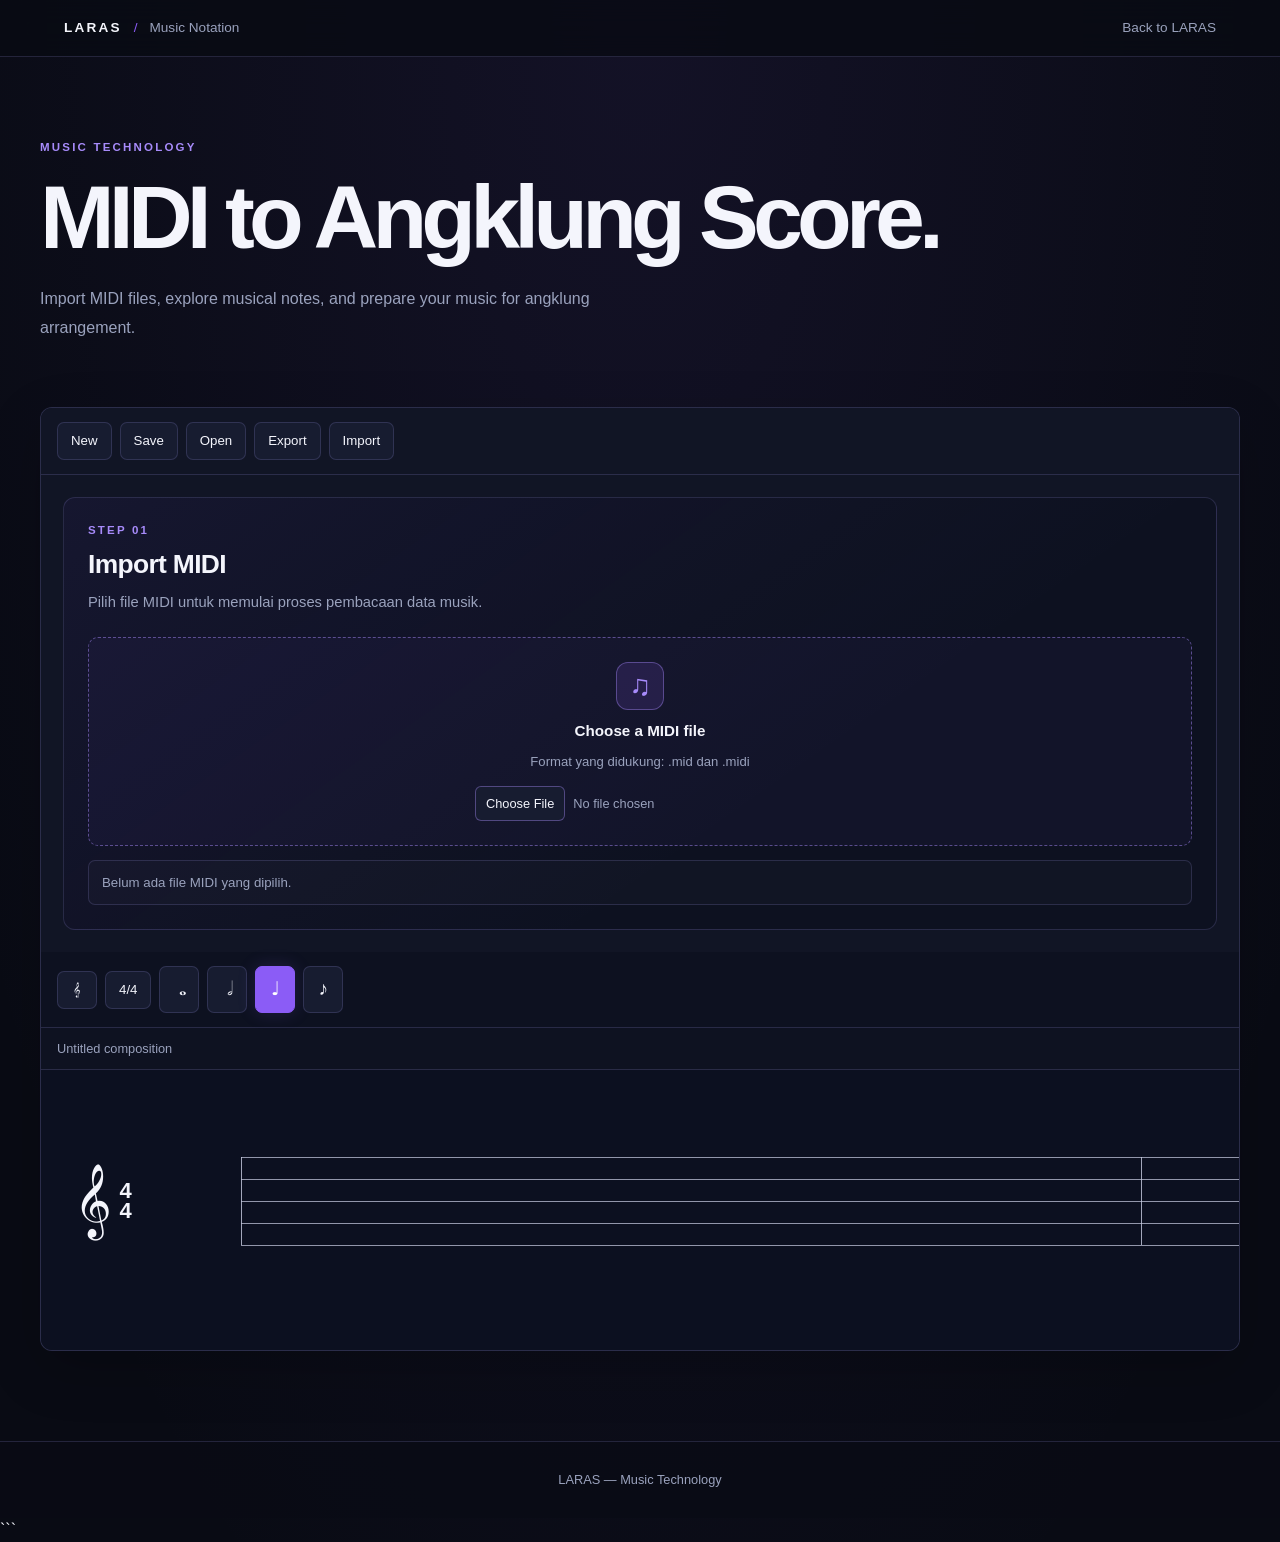
==== commit c56f1482: "Update index.html" ====
--- a/notation/index.html
+++ b/notation/index.html
@@ -1,4 +1,4 @@
-```html
+
 <!DOCTYPE html>
 <html lang="id">
 
--- a/notation/style.css
+++ b/notation/style.css
@@ -1,32 +1,95 @@
+
+/* ========================================
+   LARAS — DARK MUSIC STUDIO
+======================================== */
 
 :root {
-    --bg: #f7f5f0;
-    --text: #1c211f;
-    --muted: #65735e;
-    --border: rgba(28, 33, 31, 0.12);
-    --surface: #ffffff;
+    color-scheme: dark;
+
+    --bg: #090b14;
+    --surface: #111525;
+    --surface-raised: #171c30;
+    --surface-hover: #202641;
+
+    --text: #f4f5fc;
+    --muted: #9aa2bd;
+    --border: rgba(173, 164, 255, 0.17);
+
+    --accent: #8b5cf6;
+    --accent-hover: #a78bfa;
+    --accent-soft: rgba(139, 92, 246, 0.14);
+    --accent-border: rgba(167, 139, 250, 0.4);
+
+    --staff-line: #c6cbe0;
+    --note-color: #c4b5fd;
+
+    --radius: 12px;
+    --shadow: 0 18px 55px rgba(0, 0, 0, 0.2);
 }
 
 * {
     box-sizing: border-box;
 }
 
+html {
+    min-width: 320px;
+    background: var(--bg);
+    scroll-behavior: smooth;
+}
+
 body {
+    min-width: 320px;
     margin: 0;
-    background: var(--bg);
+    background:
+        radial-gradient(
+            ellipse at 50% 0%,
+            rgba(91, 63, 164, 0.13),
+            transparent 48rem
+        ),
+        var(--bg);
     color: var(--text);
     font-family: Arial, sans-serif;
-}
-
-/* HEADER */
+    line-height: 1.5;
+}
+
+button,
+input {
+    font: inherit;
+}
+
+button {
+    -webkit-tap-highlight-color: transparent;
+}
+
+button:focus-visible,
+a:focus-visible,
+input:focus-visible {
+    outline: 2px solid var(--accent-hover);
+    outline-offset: 3px;
+}
+
+a {
+    color: inherit;
+}
+
+/* ========================================
+   HEADER
+======================================== */
 
 .notation-header {
+    position: relative;
+    z-index: 10;
     display: flex;
     align-items: center;
     justify-content: space-between;
     gap: 20px;
-    padding: 22px 5%;
+
+    padding: 18px 5%;
+
     border-bottom: 1px solid var(--border);
+    background: rgba(9, 11, 20, 0.84);
+    backdrop-filter: blur(18px);
+    -webkit-backdrop-filter: blur(18px);
 }
 
 .notation-brand {
@@ -34,14 +97,20 @@
     align-items: center;
     flex-wrap: wrap;
     gap: 12px;
-    font-size: 0.9rem;
+
+    min-width: 0;
+    font-size: 0.85rem;
 }
 
 .notation-brand a {
     color: var(--text);
     text-decoration: none;
-    font-weight: 700;
-    letter-spacing: 0.12em;
+    font-weight: 800;
+    letter-spacing: 0.16em;
+}
+
+.notation-brand span:nth-child(2) {
+    color: var(--accent);
 }
 
 .notation-brand span:last-child {
@@ -49,53 +118,78 @@
 }
 
 .back-link {
-    color: var(--text);
+    flex: 0 0 auto;
+    color: var(--muted);
     font-size: 0.85rem;
     text-decoration: none;
-}
-
-/* WORKSPACE */
+    transition: color 0.2s ease;
+}
+
+.back-link:hover {
+    color: var(--accent-hover);
+}
+
+/* ========================================
+   WORKSPACE
+======================================== */
 
 .notation-workspace {
     width: min(1200px, calc(100% - 40px));
     margin: 0 auto;
-    padding: 100px 0;
+    padding: 82px 0 90px;
+}
+
+.workspace-intro {
+    max-width: 950px;
 }
 
 .eyebrow {
-    margin: 0 0 20px;
-    color: var(--muted);
-    font-size: 0.75rem;
+    margin: 0 0 16px;
+    color: var(--accent-hover);
+    font-size: 0.72rem;
     font-weight: 700;
-    letter-spacing: 0.16em;
+    letter-spacing: 0.19em;
+    text-transform: uppercase;
 }
 
 .workspace-intro h1 {
+    max-width: 950px;
     margin: 0;
-    font-size: clamp(3.5rem, 8vw, 7rem);
-    line-height: 0.9;
-    letter-spacing: -0.06em;
+
+    font-size: clamp(2.8rem, 7vw, 6.2rem);
+    line-height: 0.99;
+    letter-spacing: -0.065em;
+    overflow-wrap: anywhere;
 }
 
 .workspace-intro p:last-child {
-    max-width: 550px;
-    margin-top: 35px;
-    color: #59615d;
-    font-size: 1.05rem;
-    line-height: 1.7;
-}
-
-/* EDITOR SHELL */
+    max-width: 570px;
+    margin-top: 24px;
+    color: var(--muted);
+    font-size: 1rem;
+    line-height: 1.8;
+}
+
+/* ========================================
+   EDITOR SHELL
+======================================== */
 
 .notation-editor {
     width: 100%;
     min-width: 0;
-    margin-top: 100px;
+    margin-top: 64px;
+
     overflow: hidden;
+
     border: 1px solid var(--border);
-    border-radius: 8px;
+    border-radius: var(--radius);
     background: var(--surface);
-}
+    box-shadow: var(--shadow);
+}
+
+/* ========================================
+   PROJECT TOOLBAR
+======================================== */
 
 .project-toolbar,
 .editor-toolbar {
@@ -103,7 +197,7 @@
     flex-wrap: wrap;
     align-items: center;
     gap: 8px;
-    padding: 15px;
+    padding: 14px 16px;
 }
 
 .project-toolbar {
@@ -113,95 +207,361 @@
 
 .editor-toolbar {
     border-bottom: 1px solid var(--border);
-    background: var(--bg);
+    background: #0d1120;
 }
 
 .project-toolbar button,
 .editor-toolbar button {
+    display: inline-flex;
+    align-items: center;
+    justify-content: center;
+
     flex: 0 0 auto;
     min-height: 38px;
-    padding: 9px 14px;
+    min-width: 40px;
+
+    padding: 8px 13px;
+
     border: 1px solid var(--border);
-    border-radius: 6px;
-    background: var(--surface);
+    border-radius: 7px;
+
+    background: var(--surface-raised);
     color: var(--text);
-    font: inherit;
-    font-size: 0.85rem;
+
+    font-size: 0.83rem;
     cursor: pointer;
+
     transition:
-        background-color 0.15s ease,
-        color 0.15s ease,
-        border-color 0.15s ease;
+        background 0.18s ease,
+        border-color 0.18s ease,
+        color 0.18s ease,
+        transform 0.18s ease;
 }
 
 .project-toolbar button:hover,
 .editor-toolbar button:hover {
-    border-color: var(--muted);
+    border-color: var(--accent-border);
+    background: var(--surface-hover);
+}
+
+.project-toolbar button:active,
+.editor-toolbar button:active {
+    transform: translateY(1px);
+}
+
+.project-toolbar button:focus-visible,
+.editor-toolbar button:focus-visible {
+    outline: 2px solid var(--accent-hover);
+    outline-offset: 2px;
+}
+
+.editor-toolbar button[data-duration] {
+    font-size: 1.2rem;
 }
 
 .editor-toolbar button.active,
 .editor-toolbar button[data-duration].active {
-    border-color: var(--muted);
-    background: var(--muted);
-    color: white;
-}
+    border-color: var(--accent);
+    background: var(--accent);
+    color: #ffffff;
+    box-shadow: 0 0 18px rgba(139, 92, 246, 0.17);
+}
+
+/* ========================================
+   PROJECT STATUS
+======================================== */
 
 .project-status {
     margin: 0;
-    padding: 12px 15px;
+    padding: 11px 16px;
+
     border-bottom: 1px solid var(--border);
-    color: var(--muted);
+
+    background: #0e1221;
+    color: var(--muted);
+
     font-size: 0.8rem;
-}
-
-/* STAFF VIEWPORT */
+    overflow-wrap: anywhere;
+}
+
+/* ========================================
+   MIDI IMPORTER
+======================================== */
+
+.midi-importer {
+    margin: 22px;
+    padding: 24px;
+
+    border: 1px solid var(--border);
+    border-radius: var(--radius);
+
+    background:
+        linear-gradient(
+            145deg,
+            rgba(139, 92, 246, 0.07),
+            transparent 65%
+        ),
+        #0d1120;
+}
+
+.midi-importer-heading {
+    margin-bottom: 22px;
+}
+
+.midi-importer-heading .eyebrow {
+    margin-bottom: 8px;
+}
+
+.midi-importer-heading h2 {
+    margin: 0 0 8px;
+    color: var(--text);
+    font-size: clamp(1.3rem, 3vw, 1.65rem);
+    line-height: 1.3;
+    letter-spacing: -0.025em;
+}
+
+.midi-importer-heading > p:last-child {
+    max-width: 550px;
+    margin: 0;
+    color: var(--muted);
+    font-size: 0.92rem;
+    line-height: 1.7;
+}
+
+/* File picker */
+
+.midi-file-picker {
+    display: flex;
+    flex-direction: column;
+    align-items: center;
+    justify-content: center;
+    gap: 10px;
+
+    width: 100%;
+    min-height: 180px;
+    padding: 24px;
+
+    border: 1px dashed rgba(167, 139, 250, 0.48);
+    border-radius: 10px;
+
+    background: rgba(139, 92, 246, 0.045);
+    text-align: center;
+    cursor: pointer;
+
+    transition:
+        background 0.2s ease,
+        border-color 0.2s ease;
+}
+
+.midi-file-picker:hover {
+    border-color: var(--accent-hover);
+    background: var(--accent-soft);
+}
+
+.midi-file-picker:focus-within {
+    outline: 2px solid var(--accent-hover);
+    outline-offset: 3px;
+}
+
+.midi-file-icon {
+    display: flex;
+    align-items: center;
+    justify-content: center;
+
+    width: 48px;
+    height: 48px;
+
+    border: 1px solid var(--accent-border);
+    border-radius: 12px;
+
+    background: var(--accent-soft);
+    color: var(--accent-hover);
+
+    font-size: 1.8rem;
+    line-height: 1;
+}
+
+.midi-file-picker-title {
+    color: var(--text);
+    font-size: 0.95rem;
+    font-weight: 700;
+}
+
+.midi-file-picker-description {
+    color: var(--muted);
+    font-size: 0.82rem;
+}
+
+/* Keep the native file control usable and contained */
+
+#midiFileInput {
+    display: block;
+    width: 100%;
+    max-width: 330px;
+    margin-top: 4px;
+
+    color: var(--muted);
+    font-size: 0.8rem;
+}
+
+#midiFileInput::file-selector-button {
+    margin-right: 8px;
+    padding: 7px 10px;
+
+    border: 1px solid var(--accent-border);
+    border-radius: 6px;
+
+    background: var(--surface-raised);
+    color: var(--text);
+
+    font: inherit;
+    cursor: pointer;
+}
+
+#midiFileInput::file-selector-button:hover {
+    background: var(--surface-hover);
+}
+
+/* Import status */
+
+.midi-import-status {
+    margin-top: 14px;
+    padding: 11px 13px;
+
+    border: 1px solid var(--border);
+    border-radius: 7px;
+
+    background: rgba(255, 255, 255, 0.02);
+    color: var(--muted);
+
+    font-size: 0.83rem;
+    line-height: 1.6;
+    overflow-wrap: anywhere;
+}
+
+/* MIDI metadata */
+
+.midi-analysis {
+    margin-top: 24px;
+    padding-top: 22px;
+    border-top: 1px solid var(--border);
+}
+
+.midi-analysis h3 {
+    margin: 0 0 15px;
+    color: var(--text);
+    font-size: 1rem;
+}
+
+.midi-metadata {
+    display: grid;
+    grid-template-columns: repeat(3, minmax(0, 1fr));
+    gap: 10px;
+    margin: 0;
+}
+
+.midi-metadata > div {
+    min-width: 0;
+    padding: 14px;
+
+    border: 1px solid var(--border);
+    border-radius: 8px;
+
+    background: var(--surface);
+}
+
+.midi-metadata dt {
+    margin-bottom: 7px;
+    color: var(--muted);
+    font-size: 0.77rem;
+}
+
+.midi-metadata dd {
+    margin: 0;
+    color: var(--text);
+    font-size: 0.92rem;
+    font-weight: 600;
+    overflow-wrap: anywhere;
+}
+
+.midi-analysis-note {
+    margin: 15px 0 0;
+    color: var(--muted);
+    font-size: 0.8rem;
+    line-height: 1.7;
+}
+
+/* ========================================
+   STAFF VIEWPORT
+======================================== */
 
 .staff-area {
     position: relative;
+
     display: flex;
     align-items: flex-start;
     gap: 0;
+
     width: 100%;
     min-width: 0;
     min-height: 280px;
+
     padding: 65px 24px 45px;
+
     overflow-x: auto;
     overflow-y: hidden;
-    background: var(--surface);
+
+    background: #0c1020;
+
     overscroll-behavior-x: contain;
     -webkit-overflow-scrolling: touch;
     scrollbar-width: thin;
+    scrollbar-color: #66519a #151a2d;
 }
 
 .staff-area::-webkit-scrollbar {
-    height: 7px;
+    height: 8px;
+}
+
+.staff-area::-webkit-scrollbar-track {
+    border-radius: 10px;
+    background: #151a2d;
 }
 
 .staff-area::-webkit-scrollbar-thumb {
+    border: 2px solid #151a2d;
     border-radius: 10px;
-    background: rgba(101, 115, 94, 0.4);
-}
-
-/* CLEF AND TIME SIGNATURE */
+    background: #66519a;
+}
+
+/* ========================================
+   CLEF AND TIME SIGNATURE
+======================================== */
 
 .notation-signature {
     position: sticky;
     left: 0;
     z-index: 5;
+
     flex: 0 0 76px;
+
     display: flex;
     align-items: center;
     justify-content: center;
     gap: 7px;
+
     height: 132px;
-    background: var(--surface);
+
+    background: #0c1020;
 }
 
 .clef {
     display: flex;
     align-items: center;
     justify-content: center;
+
     color: var(--text);
+
     font-family: "Segoe UI Symbol", "Noto Music", serif;
     font-size: 64px;
     line-height: 1;
@@ -212,23 +572,32 @@
     flex-direction: column;
     align-items: center;
     justify-content: center;
+
+    color: var(--text);
+
     font-family: Arial, sans-serif;
     font-size: 22px;
     font-weight: 700;
     line-height: 0.95;
 }
 
-/* STAFF AND BARLINES */
+/* ========================================
+   STAFF AND BARLINES
+======================================== */
 
 .staff {
     position: relative;
+
     flex: 0 0 auto;
+
     width: 2000px;
     min-width: 2000px;
     height: 132px;
+
     margin: 0;
     padding: 0;
     overflow: visible;
+
     background: transparent;
     isolation: isolate;
 }
@@ -236,38 +605,52 @@
 .staff-line {
     position: absolute;
     left: 100px;
+
     height: 1px;
     margin: 0;
-    background: var(--text);
-    opacity: 0.75;
+
+    background: var(--staff-line);
+    opacity: 0.72;
+
     pointer-events: none;
     z-index: 0;
 }
 
 .barline {
     position: absolute;
+
     top: 22px;
     bottom: 22px;
     width: 1px;
+
     margin: 0;
-    background: var(--text);
-    opacity: 0.8;
+
+    background: var(--staff-line);
+    opacity: 0.82;
+
     pointer-events: none;
     z-index: 1;
 }
 
-/* NOTES */
+/* ========================================
+   NOTES
+======================================== */
 
 .note {
     position: absolute;
     z-index: 3;
+
     width: 14px;
     height: 10px;
-    border: 2px solid var(--text);
+
+    border: 2px solid var(--note-color);
     border-radius: 50%;
-    background: var(--text);
+
+    background: var(--note-color);
+
     transform: translate(-50%, -50%);
     cursor: grab;
+
     user-select: none;
     touch-action: none;
 }
@@ -278,102 +661,233 @@
 
 .note .stem {
     position: absolute;
+
     right: -1px;
     bottom: 4px;
+
     width: 2px;
     height: 32px;
-    background: var(--text);
+
+    background: var(--note-color);
     pointer-events: none;
 }
 
 .note.half {
-    background: var(--surface);
+    background: #0c1020;
 }
 
 .note.whole {
     width: 17px;
     height: 11px;
+
     border-width: 2px;
-    background: var(--surface);
+    background: #0c1020;
 }
 
 .note.eighth .flag {
     position: absolute;
+
     top: 0;
     left: 0;
+
     width: 12px;
     height: 10px;
-    border-top: 2px solid var(--text);
+
+    border-top: 2px solid var(--note-color);
     border-radius: 0 8px 0 0;
+
     pointer-events: none;
 }
 
-/* RESTS */
+/* ========================================
+   RESTS
+======================================== */
 
 .rest {
     position: absolute;
     z-index: 3;
+
     display: flex;
     align-items: center;
     justify-content: center;
+
     width: 18px;
     height: 28px;
-    color: var(--text);
+
+    color: var(--note-color);
+
     font-family: "Segoe UI Symbol", "Noto Music", "Times New Roman", serif;
     font-size: 30px;
     line-height: 1;
+
     transform: translate(-50%, -50%);
+
     user-select: none;
     pointer-events: none;
 }
 
-/* FOOTER */
+/* ========================================
+   FOOTER
+======================================== */
 
 footer {
-    padding: 40px 5%;
+    padding: 28px 5%;
+
     border-top: 1px solid var(--border);
-    color: var(--muted);
+
+    background: rgba(9, 11, 20, 0.7);
+    color: var(--muted);
+
     font-size: 0.8rem;
-}
-
-/* RESPONSIVE */
-
-@media (max-width: 700px) {
+    text-align: center;
+}
+
+footer p {
+    margin: 0;
+}
+
+/* ========================================
+   RESPONSIVE — TABLET
+======================================== */
+
+@media (max-width: 900px) {
+    .notation-workspace {
+        padding-top: 68px;
+    }
+
+    .midi-metadata {
+        grid-template-columns: repeat(2, minmax(0, 1fr));
+    }
+}
+
+/* ========================================
+   RESPONSIVE — MOBILE
+======================================== */
+
+@media (max-width: 600px) {
     .notation-header {
-        align-items: flex-start;
-        gap: 16px;
-        padding: 18px 5%;
+        align-items: center;
+        gap: 12px;
+        padding: 16px 5%;
+    }
+
+    .notation-brand {
+        gap: 8px;
+        font-size: 0.76rem;
+    }
+
+    .back-link {
+        font-size: 0.76rem;
     }
 
     .notation-workspace {
         width: calc(100% - 28px);
-        padding: 65px 0;
+        padding: 52px 0 60px;
+    }
+
+    .eyebrow {
+        margin-bottom: 12px;
+        font-size: 0.68rem;
     }
 
     .workspace-intro h1 {
-        font-size: clamp(3rem, 15vw, 5rem);
+        font-size: clamp(2.7rem, 12vw, 4.4rem);
+        line-height: 1.02;
     }
 
     .workspace-intro p:last-child {
-        margin-top: 24px;
-        font-size: 0.95rem;
+        margin-top: 20px;
+        font-size: 0.92rem;
+        line-height: 1.75;
     }
 
     .notation-editor {
-        margin-top: 55px;
+        margin-top: 40px;
+        border-radius: 10px;
     }
 
     .project-toolbar,
     .editor-toolbar {
-        gap: 6px;
+        gap: 7px;
         padding: 10px;
     }
 
     .project-toolbar button,
     .editor-toolbar button {
         min-height: 36px;
-        padding: 8px 10px;
-        font-size: 0.8rem;
+        padding: 7px 10px;
+        font-size: 0.77rem;
+    }
+
+    .editor-toolbar button[data-duration] {
+        min-width: 38px;
+        font-size: 1.1rem;
+    }
+
+    .project-status {
+        padding: 10px 12px;
+        font-size: 0.76rem;
+    }
+
+    .midi-importer {
+        margin: 12px;
+        padding: 16px;
+        border-radius: 9px;
+    }
+
+    .midi-importer-heading {
+        margin-bottom: 17px;
+    }
+
+    .midi-importer-heading h2 {
+        font-size: 1.3rem;
+    }
+
+    .midi-importer-heading > p:last-child {
+        font-size: 0.85rem;
+    }
+
+    .midi-file-picker {
+        min-height: 160px;
+        gap: 9px;
+        padding: 16px 10px;
+    }
+
+    .midi-file-picker-title {
+        font-size: 0.88rem;
+    }
+
+    .midi-file-picker-description {
+        font-size: 0.76rem;
+        line-height: 1.5;
+    }
+
+    #midiFileInput {
+        max-width: 100%;
+        font-size: 0.73rem;
+    }
+
+    #midiFileInput::file-selector-button {
+        margin-right: 4px;
+        padding: 6px 7px;
+        font-size: 0.73rem;
+    }
+
+    .midi-metadata {
+        grid-template-columns: 1fr 1fr;
+        gap: 8px;
+    }
+
+    .midi-metadata > div {
+        padding: 11px;
+    }
+
+    .midi-metadata dt {
+        font-size: 0.72rem;
+    }
+
+    .midi-metadata dd {
+        font-size: 0.84rem;
     }
 
     .staff-area {
@@ -398,4 +912,49 @@
     .staff {
         height: 120px;
     }
-}
+
+    footer {
+        padding: 24px 5%;
+    }
+}
+
+/* ========================================
+   RESPONSIVE — SMALL MOBILE
+======================================== */
+
+@media (max-width: 360px) {
+    .notation-brand {
+        gap: 6px;
+        font-size: 0.7rem;
+    }
+
+    .back-link {
+        font-size: 0.7rem;
+    }
+
+    .midi-metadata {
+        grid-template-columns: 1fr;
+    }
+
+    .project-toolbar,
+    .editor-toolbar {
+        gap: 6px;
+        padding: 8px;
+    }
+
+    .project-toolbar button,
+    .editor-toolbar button {
+        padding: 7px 8px;
+        font-size: 0.73rem;
+    }
+}
+
+@media (prefers-reduced-motion: reduce) {
+    *,
+    *::before,
+    *::after {
+        scroll-behavior: auto !important;
+        transition-duration: 0.01ms !important;
+        animation-duration: 0.01ms !important;
+    }
+}
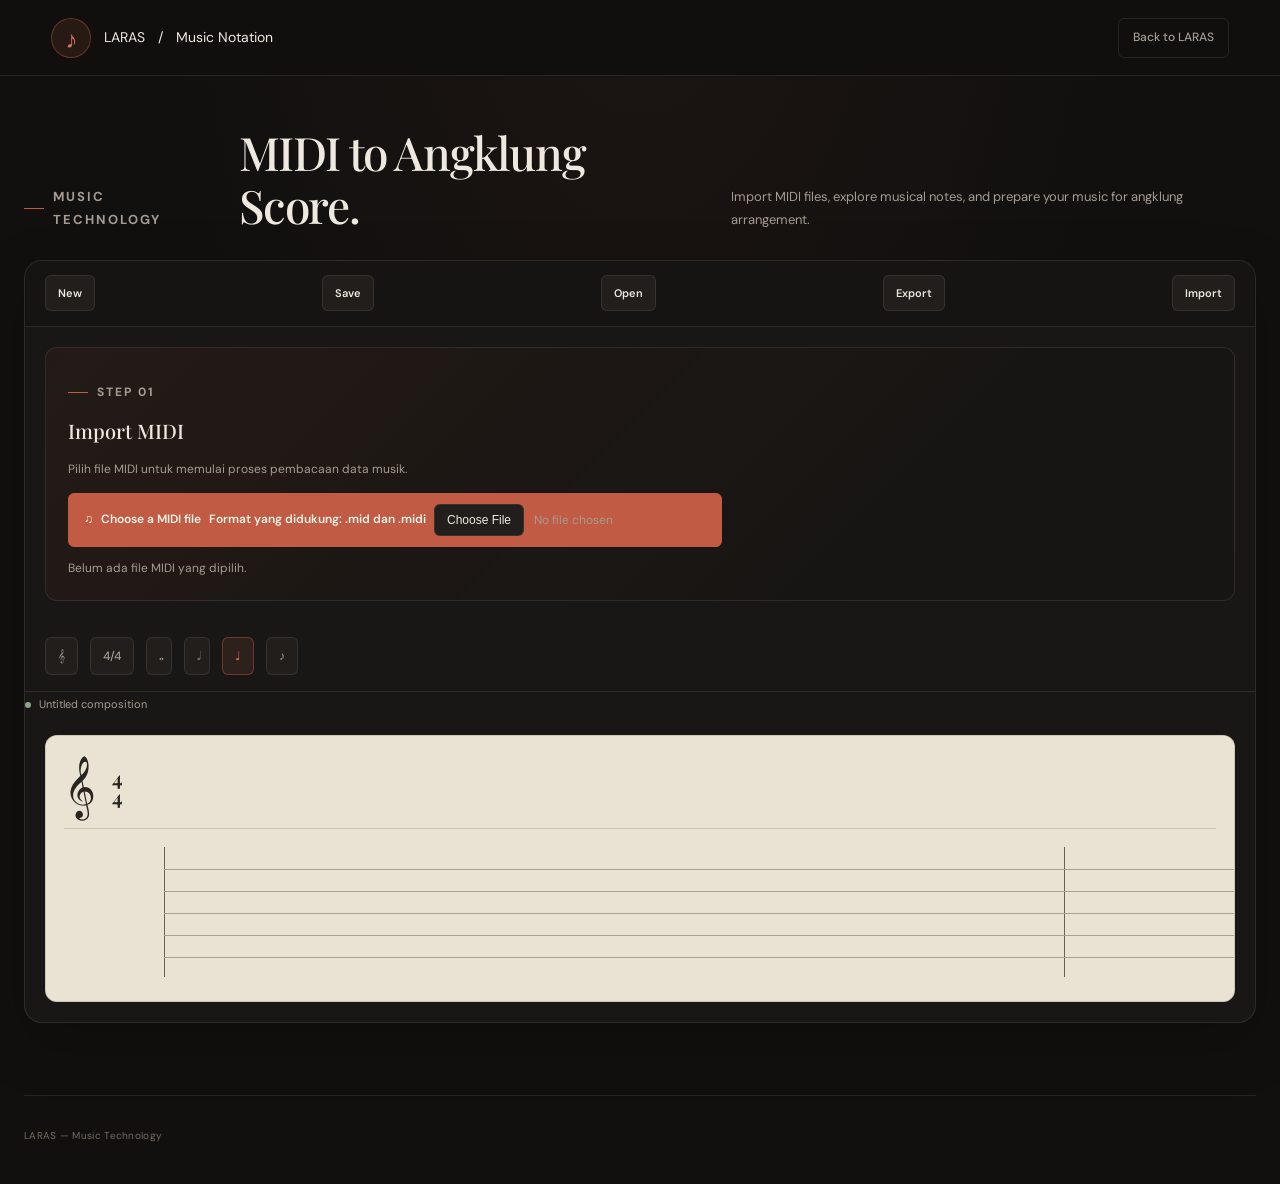
==== commit 64911b0e: "Update index.html" ====
--- a/notation/index.html
+++ b/notation/index.html
@@ -269,4 +269,4 @@
 </body>
 
 </html>
-```
+
--- a/notation/style.css
+++ b/notation/style.css
@@ -1,93 +1,178 @@
 
-/* ========================================
-   LARAS — DARK MUSIC STUDIO
-======================================== */
+/* =========================================================
+   LARAS — OBSIDIAN ATELIER
+   Signature design system
+   Warm charcoal · Archive ivory · Oxidized copper
+========================================================= */
+
+@import url('https://fonts.googleapis.com/css2?family=DM+Sans:wght@400;500;600;700&family=Playfair+Display:wght@500;600;700&display=swap');
+
+/* =========================
+   01. DESIGN TOKENS
+========================= */
 
 :root {
     color-scheme: dark;
 
-    --bg: #090b14;
-    --surface: #111525;
-    --surface-raised: #171c30;
-    --surface-hover: #202641;
-
-    --text: #f4f5fc;
-    --muted: #9aa2bd;
-    --border: rgba(173, 164, 255, 0.17);
-
-    --accent: #8b5cf6;
-    --accent-hover: #a78bfa;
-    --accent-soft: rgba(139, 92, 246, 0.14);
-    --accent-border: rgba(167, 139, 250, 0.4);
-
-    --staff-line: #c6cbe0;
-    --note-color: #c4b5fd;
-
+    --bg: #11100f;
+    --surface: #191715;
+    --surface-raised: #211e1b;
+    --surface-hover: #2b2622;
+    --surface-active: #342a25;
+
+    --text: #eee8df;
+    --muted: #a59b90;
+    --muted-dark: #746b62;
+
+    --accent: #c15b43;
+    --accent-hover: #d4745a;
+    --accent-soft: rgba(193, 91, 67, 0.13);
+    --accent-border: rgba(193, 91, 67, 0.42);
+
+    --paper: #eae2d3;
+    --paper-deep: #d9cbb6;
+    --ink: #282520;
+    --ink-muted: #786e62;
+
+    --staff-line: #a99c89;
+    --note-color: #282520;
+
+    --border: rgba(234, 226, 211, 0.10);
+    --border-strong: rgba(234, 226, 211, 0.18);
+
+    --success: #8ea58a;
+    --danger: #d87869;
+
+    --font-ui: 'DM Sans', sans-serif;
+    --font-display: 'Playfair Display', Georgia, serif;
+
+    --radius-sm: 6px;
     --radius: 12px;
-    --shadow: 0 18px 55px rgba(0, 0, 0, 0.2);
-}
+    --radius-lg: 18px;
+
+    --shadow:
+        0 20px 60px rgba(0, 0, 0, 0.20);
+
+    --transition:
+        180ms ease;
+
+    --container: 1440px;
+}
+
+/* =========================
+   02. RESET & FOUNDATION
+========================= */
 
 * {
     box-sizing: border-box;
 }
 
 html {
-    min-width: 320px;
+    min-height: 100%;
+    scroll-behavior: smooth;
     background: var(--bg);
-    scroll-behavior: smooth;
 }
 
 body {
-    min-width: 320px;
+    min-height: 100vh;
     margin: 0;
     background:
         radial-gradient(
-            ellipse at 50% 0%,
-            rgba(91, 63, 164, 0.13),
-            transparent 48rem
+            ellipse at 50% -25%,
+            rgba(193, 91, 67, 0.075),
+            transparent 55%
         ),
         var(--bg);
     color: var(--text);
-    font-family: Arial, sans-serif;
-    line-height: 1.5;
-}
-
+    font-family: var(--font-ui);
+    font-size: 14px;
+    line-height: 1.6;
+    -webkit-font-smoothing: antialiased;
+    text-rendering: optimizeLegibility;
+}
+
+body,
 button,
-input {
-    font: inherit;
+input,
+select,
+textarea {
+    font-family: var(--font-ui);
+}
+
+button,
+input,
+select,
+textarea {
+    font-size: inherit;
 }
 
 button {
-    -webkit-tap-highlight-color: transparent;
+    color: inherit;
 }
 
 button:focus-visible,
-a:focus-visible,
-input:focus-visible {
+input:focus-visible,
+select:focus-visible,
+textarea:focus-visible,
+a:focus-visible {
     outline: 2px solid var(--accent-hover);
     outline-offset: 3px;
 }
 
 a {
     color: inherit;
-}
-
-/* ========================================
-   HEADER
-======================================== */
+    text-decoration: none;
+}
+
+button:disabled {
+    opacity: 0.42;
+    cursor: not-allowed;
+}
+
+::selection {
+    color: #fff7ee;
+    background: var(--accent);
+}
+
+::-webkit-scrollbar {
+    width: 9px;
+    height: 9px;
+}
+
+::-webkit-scrollbar-track {
+    background: var(--bg);
+}
+
+::-webkit-scrollbar-thumb {
+    background: #51463e;
+    border: 2px solid var(--bg);
+    border-radius: 20px;
+}
+
+::-webkit-scrollbar-thumb:hover {
+    background: var(--accent);
+}
+
+/* =========================
+   03. HEADER & BRAND
+========================= */
 
 .notation-header {
-    position: relative;
-    z-index: 10;
+    position: sticky;
+    z-index: 100;
+    top: 0;
+
     display: flex;
     align-items: center;
     justify-content: space-between;
-    gap: 20px;
-
-    padding: 18px 5%;
-
+    gap: 24px;
+
+    min-height: 76px;
+    padding: 16px clamp(20px, 4vw, 64px);
+
+    background: rgba(17, 16, 15, 0.92);
     border-bottom: 1px solid var(--border);
-    background: rgba(9, 11, 20, 0.84);
+
     backdrop-filter: blur(18px);
     -webkit-backdrop-filter: blur(18px);
 }
@@ -95,664 +180,779 @@
 .notation-brand {
     display: flex;
     align-items: center;
+    gap: 13px;
+    min-width: 0;
+}
+
+.notation-brand::before {
+    content: '♪';
+    display: grid;
+    place-items: center;
+
+    width: 38px;
+    height: 38px;
+    flex: 0 0 38px;
+
+    color: var(--accent-hover);
+    background: var(--accent-soft);
+    border: 1px solid var(--accent-border);
+    border-radius: 50%;
+
+    font-family: var(--font-display);
+    font-size: 24px;
+}
+
+.notation-brand h1,
+.notation-brand h2,
+.notation-brand strong {
+    margin: 0;
+    color: var(--text);
+    font-family: var(--font-display);
+    font-size: 25px;
+    font-weight: 600;
+    letter-spacing: -0.8px;
+    line-height: 1.1;
+}
+
+.notation-brand p,
+.notation-brand small {
+    display: block;
+    margin-top: 5px;
+    color: var(--muted);
+    font-size: 9px;
+    font-weight: 600;
+    letter-spacing: 2px;
+    text-transform: uppercase;
+}
+
+.back-link {
+    display: inline-flex;
+    align-items: center;
+    justify-content: center;
+    gap: 9px;
+
+    min-height: 40px;
+    padding: 9px 14px;
+
+    color: var(--muted);
+    background: transparent;
+    border: 1px solid var(--border);
+    border-radius: var(--radius-sm);
+
+    font-size: 12px;
+    font-weight: 500;
+
+    transition:
+        color var(--transition),
+        border-color var(--transition),
+        background var(--transition);
+}
+
+.back-link:hover {
+    color: var(--text);
+    background: var(--surface);
+    border-color: var(--border-strong);
+}
+
+/* =========================
+   04. MAIN WORKSPACE
+========================= */
+
+.notation-workspace {
+    width: min(100% - 48px, var(--container));
+    margin: 0 auto;
+    padding: 42px 0 72px;
+}
+
+.workspace-intro {
+    display: flex;
+    align-items: flex-end;
+    justify-content: space-between;
+    gap: 24px;
+    margin-bottom: 28px;
+}
+
+.workspace-intro h1,
+.workspace-intro h2 {
+    margin: 8px 0 0;
+    color: var(--text);
+    font-family: var(--font-display);
+    font-size: clamp(30px, 4vw, 46px);
+    font-weight: 500;
+    letter-spacing: -1.4px;
+    line-height: 1.15;
+}
+
+.workspace-intro p {
+    max-width: 560px;
+    margin: 10px 0 0;
+    color: var(--muted);
+    font-size: 13px;
+    line-height: 1.8;
+}
+
+.eyebrow {
+    display: inline-flex;
+    align-items: center;
+    gap: 9px;
+
+    color: var(--accent-hover);
+    font-size: 10px;
+    font-weight: 700;
+    letter-spacing: 2px;
+    text-transform: uppercase;
+}
+
+.eyebrow::before {
+    content: '';
+    width: 20px;
+    height: 1px;
+    background: var(--accent);
+}
+
+/* =========================
+   05. EDITOR SHELL
+========================= */
+
+.notation-editor {
+    min-width: 0;
+    overflow: hidden;
+
+    background: var(--surface);
+    border: 1px solid var(--border);
+    border-radius: var(--radius-lg);
+
+    box-shadow: var(--shadow);
+}
+
+.project-toolbar {
+    display: flex;
+    align-items: center;
+    justify-content: space-between;
     flex-wrap: wrap;
     gap: 12px;
 
-    min-width: 0;
-    font-size: 0.85rem;
-}
-
-.notation-brand a {
+    min-height: 66px;
+    padding: 14px 20px;
+
+    background: #151412;
+    border-bottom: 1px solid var(--border);
+}
+
+.project-toolbar > div,
+.project-actions {
+    display: flex;
+    align-items: center;
+    flex-wrap: wrap;
+    gap: 8px;
+}
+
+.project-status {
+    display: inline-flex;
+    align-items: center;
+    gap: 8px;
+
+    color: var(--muted);
+    font-size: 11px;
+}
+
+.project-status::before {
+    content: '';
+    width: 6px;
+    height: 6px;
+    background: var(--success);
+    border-radius: 50%;
+}
+
+.project-toolbar button,
+.project-toolbar label,
+.project-actions button {
+    display: inline-flex;
+    align-items: center;
+    justify-content: center;
+    gap: 7px;
+
+    min-height: 36px;
+    padding: 8px 12px;
+
     color: var(--text);
-    text-decoration: none;
-    font-weight: 800;
-    letter-spacing: 0.16em;
-}
-
-.notation-brand span:nth-child(2) {
-    color: var(--accent);
-}
-
-.notation-brand span:last-child {
+    background: var(--surface-raised);
+    border: 1px solid var(--border);
+    border-radius: var(--radius-sm);
+
+    font-size: 11px;
+    font-weight: 600;
+    cursor: pointer;
+
+    transition:
+        background var(--transition),
+        border-color var(--transition),
+        color var(--transition);
+}
+
+.project-toolbar button:hover,
+.project-toolbar label:hover,
+.project-actions button:hover {
+    background: var(--surface-hover);
+    border-color: var(--border-strong);
+}
+
+.project-toolbar button.primary,
+.project-actions button.primary {
+    color: #fff4eb;
+    background: var(--accent);
+    border-color: var(--accent);
+}
+
+.project-toolbar button.primary:hover,
+.project-actions button.primary:hover {
+    background: var(--accent-hover);
+    border-color: var(--accent-hover);
+}
+
+.project-toolbar input[type="file"],
+.project-actions input[type="file"] {
+    display: none;
+}
+
+/* =========================
+   06. EDITOR TOOLBAR
+========================= */
+
+.editor-toolbar {
+    display: flex;
+    align-items: center;
+    flex-wrap: wrap;
+    gap: 12px;
+
+    padding: 16px 20px;
+
+    background: var(--surface);
+    border-bottom: 1px solid var(--border);
+}
+
+.editor-toolbar button,
+.editor-toolbar select {
+    min-height: 38px;
+    padding: 8px 12px;
+
     color: var(--muted);
-}
-
-.back-link {
-    flex: 0 0 auto;
-    color: var(--muted);
-    font-size: 0.85rem;
-    text-decoration: none;
-    transition: color 0.2s ease;
-}
-
-.back-link:hover {
+    background: var(--surface-raised);
+    border: 1px solid var(--border);
+    border-radius: var(--radius-sm);
+
+    font-size: 12px;
+    font-weight: 500;
+    cursor: pointer;
+
+    transition:
+        color var(--transition),
+        background var(--transition),
+        border-color var(--transition);
+}
+
+.editor-toolbar button:hover,
+.editor-toolbar select:hover {
+    color: var(--text);
+    background: var(--surface-hover);
+    border-color: var(--border-strong);
+}
+
+.editor-toolbar button.active,
+.editor-toolbar button[aria-pressed="true"] {
     color: var(--accent-hover);
-}
-
-/* ========================================
-   WORKSPACE
-======================================== */
-
-.notation-workspace {
-    width: min(1200px, calc(100% - 40px));
-    margin: 0 auto;
-    padding: 82px 0 90px;
-}
-
-.workspace-intro {
-    max-width: 950px;
-}
-
-.eyebrow {
-    margin: 0 0 16px;
-    color: var(--accent-hover);
-    font-size: 0.72rem;
+    background: var(--accent-soft);
+    border-color: var(--accent-border);
+}
+
+.editor-toolbar button:focus-visible {
+    outline-offset: 2px;
+}
+
+.editor-toolbar .toolbar-group {
+    display: flex;
+    align-items: center;
+    flex-wrap: wrap;
+    gap: 6px;
+}
+
+.editor-toolbar .toolbar-label {
+    margin-right: 4px;
+    color: var(--muted-dark);
+    font-size: 9px;
     font-weight: 700;
-    letter-spacing: 0.19em;
+    letter-spacing: 1.2px;
     text-transform: uppercase;
 }
 
-.workspace-intro h1 {
-    max-width: 950px;
-    margin: 0;
-
-    font-size: clamp(2.8rem, 7vw, 6.2rem);
-    line-height: 0.99;
-    letter-spacing: -0.065em;
-    overflow-wrap: anywhere;
-}
-
-.workspace-intro p:last-child {
-    max-width: 570px;
-    margin-top: 24px;
-    color: var(--muted);
-    font-size: 1rem;
-    line-height: 1.8;
-}
-
-/* ========================================
-   EDITOR SHELL
-======================================== */
-
-.notation-editor {
-    width: 100%;
-    min-width: 0;
-    margin-top: 64px;
-
-    overflow: hidden;
+.editor-toolbar .toolbar-divider {
+    width: 1px;
+    height: 26px;
+    margin: 0 3px;
+    background: var(--border-strong);
+}
+
+.editor-toolbar select {
+    max-width: 100%;
+}
+
+.editor-toolbar input[type="number"],
+.editor-toolbar input[type="text"] {
+    width: 74px;
+    min-height: 36px;
+    padding: 8px 10px;
+
+    color: var(--text);
+    background: var(--surface-raised);
+    border: 1px solid var(--border);
+    border-radius: var(--radius-sm);
+}
+
+/* =========================
+   07. MIDI IMPORTER
+========================= */
+
+.midi-importer {
+    margin: 20px;
+    padding: 22px;
+
+    background:
+        linear-gradient(
+            135deg,
+            rgba(193, 91, 67, 0.075),
+            transparent 70%
+        ),
+        #171513;
 
     border: 1px solid var(--border);
     border-radius: var(--radius);
-    background: var(--surface);
-    box-shadow: var(--shadow);
-}
-
-/* ========================================
-   PROJECT TOOLBAR
-======================================== */
-
-.project-toolbar,
-.editor-toolbar {
-    display: flex;
-    flex-wrap: wrap;
-    align-items: center;
+}
+
+.midi-importer h2,
+.midi-importer h3 {
+    margin: 0;
+    color: var(--text);
+    font-family: var(--font-display);
+    font-size: 20px;
+    font-weight: 500;
+}
+
+.midi-importer p {
+    color: var(--muted);
+    font-size: 12px;
+    line-height: 1.8;
+}
+
+.midi-importer button,
+.midi-importer label {
+    display: inline-flex;
+    align-items: center;
+    justify-content: center;
     gap: 8px;
-    padding: 14px 16px;
-}
-
-.project-toolbar {
-    border-bottom: 1px solid var(--border);
-    background: var(--surface);
-}
-
-.editor-toolbar {
-    border-bottom: 1px solid var(--border);
-    background: #0d1120;
-}
-
-.project-toolbar button,
-.editor-toolbar button {
-    display: inline-flex;
-    align-items: center;
-    justify-content: center;
-
-    flex: 0 0 auto;
-    min-height: 38px;
-    min-width: 40px;
-
-    padding: 8px 13px;
-
+
+    min-height: 40px;
+    padding: 10px 15px;
+
+    color: #fff4eb;
+    background: var(--accent);
+    border: 1px solid var(--accent);
+    border-radius: var(--radius-sm);
+
+    font-size: 12px;
+    font-weight: 600;
+    cursor: pointer;
+
+    transition: background var(--transition);
+}
+
+.midi-importer button:hover,
+.midi-importer label:hover {
+    background: var(--accent-hover);
+}
+
+.midi-importer input[type="file"] {
+    max-width: 100%;
+    color: var(--muted);
+    font-size: 12px;
+}
+
+.midi-importer input[type="file"]::file-selector-button {
+    margin-right: 10px;
+    padding: 8px 12px;
+
+    color: var(--text);
+    background: var(--surface-raised);
     border: 1px solid var(--border);
-    border-radius: 7px;
-
-    background: var(--surface-raised);
-    color: var(--text);
-
-    font-size: 0.83rem;
+    border-radius: var(--radius-sm);
+
     cursor: pointer;
-
-    transition:
-        background 0.18s ease,
-        border-color 0.18s ease,
-        color 0.18s ease,
-        transform 0.18s ease;
-}
-
-.project-toolbar button:hover,
-.editor-toolbar button:hover {
-    border-color: var(--accent-border);
-    background: var(--surface-hover);
-}
-
-.project-toolbar button:active,
-.editor-toolbar button:active {
-    transform: translateY(1px);
-}
-
-.project-toolbar button:focus-visible,
-.editor-toolbar button:focus-visible {
-    outline: 2px solid var(--accent-hover);
-    outline-offset: 2px;
-}
-
-.editor-toolbar button[data-duration] {
-    font-size: 1.2rem;
-}
-
-.editor-toolbar button.active,
-.editor-toolbar button[data-duration].active {
-    border-color: var(--accent);
-    background: var(--accent);
-    color: #ffffff;
-    box-shadow: 0 0 18px rgba(139, 92, 246, 0.17);
-}
-
-/* ========================================
-   PROJECT STATUS
-======================================== */
-
-.project-status {
-    margin: 0;
-    padding: 11px 16px;
-
-    border-bottom: 1px solid var(--border);
-
-    background: #0e1221;
+}
+
+#midiImportStatus {
+    margin-top: 12px;
     color: var(--muted);
-
-    font-size: 0.8rem;
-    overflow-wrap: anywhere;
-}
-
-/* ========================================
-   MIDI IMPORTER
-======================================== */
-
-.midi-importer {
-    margin: 22px;
-    padding: 24px;
-
-    border: 1px solid var(--border);
-    border-radius: var(--radius);
-
-    background:
-        linear-gradient(
-            145deg,
-            rgba(139, 92, 246, 0.07),
-            transparent 65%
-        ),
-        #0d1120;
-}
-
-.midi-importer-heading {
-    margin-bottom: 22px;
-}
-
-.midi-importer-heading .eyebrow {
-    margin-bottom: 8px;
-}
-
-.midi-importer-heading h2 {
-    margin: 0 0 8px;
-    color: var(--text);
-    font-size: clamp(1.3rem, 3vw, 1.65rem);
-    line-height: 1.3;
-    letter-spacing: -0.025em;
-}
-
-.midi-importer-heading > p:last-child {
-    max-width: 550px;
-    margin: 0;
-    color: var(--muted);
-    font-size: 0.92rem;
-    line-height: 1.7;
-}
-
-/* File picker */
-
-.midi-file-picker {
-    display: flex;
-    flex-direction: column;
-    align-items: center;
-    justify-content: center;
-    gap: 10px;
-
-    width: 100%;
-    min-height: 180px;
-    padding: 24px;
-
-    border: 1px dashed rgba(167, 139, 250, 0.48);
-    border-radius: 10px;
-
-    background: rgba(139, 92, 246, 0.045);
-    text-align: center;
-    cursor: pointer;
-
-    transition:
-        background 0.2s ease,
-        border-color 0.2s ease;
-}
-
-.midi-file-picker:hover {
-    border-color: var(--accent-hover);
-    background: var(--accent-soft);
-}
-
-.midi-file-picker:focus-within {
-    outline: 2px solid var(--accent-hover);
-    outline-offset: 3px;
-}
-
-.midi-file-icon {
-    display: flex;
-    align-items: center;
-    justify-content: center;
-
-    width: 48px;
-    height: 48px;
-
-    border: 1px solid var(--accent-border);
-    border-radius: 12px;
-
-    background: var(--accent-soft);
-    color: var(--accent-hover);
-
-    font-size: 1.8rem;
-    line-height: 1;
-}
-
-.midi-file-picker-title {
-    color: var(--text);
-    font-size: 0.95rem;
-    font-weight: 700;
-}
-
-.midi-file-picker-description {
-    color: var(--muted);
-    font-size: 0.82rem;
-}
-
-/* Keep the native file control usable and contained */
-
-#midiFileInput {
-    display: block;
-    width: 100%;
-    max-width: 330px;
-    margin-top: 4px;
-
-    color: var(--muted);
-    font-size: 0.8rem;
-}
-
-#midiFileInput::file-selector-button {
-    margin-right: 8px;
-    padding: 7px 10px;
-
-    border: 1px solid var(--accent-border);
-    border-radius: 6px;
-
-    background: var(--surface-raised);
-    color: var(--text);
-
-    font: inherit;
-    cursor: pointer;
-}
-
-#midiFileInput::file-selector-button:hover {
-    background: var(--surface-hover);
-}
-
-/* Import status */
-
-.midi-import-status {
-    margin-top: 14px;
-    padding: 11px 13px;
-
-    border: 1px solid var(--border);
-    border-radius: 7px;
-
-    background: rgba(255, 255, 255, 0.02);
-    color: var(--muted);
-
-    font-size: 0.83rem;
-    line-height: 1.6;
-    overflow-wrap: anywhere;
-}
-
-/* MIDI metadata */
+    font-size: 12px;
+}
+
+#midiImportStatus.success {
+    color: var(--success);
+}
+
+#midiImportStatus.error {
+    color: var(--danger);
+}
 
 .midi-analysis {
-    margin-top: 24px;
-    padding-top: 22px;
+    margin-top: 18px;
+    padding-top: 18px;
     border-top: 1px solid var(--border);
-}
-
-.midi-analysis h3 {
-    margin: 0 0 15px;
-    color: var(--text);
-    font-size: 1rem;
 }
 
 .midi-metadata {
     display: grid;
     grid-template-columns: repeat(3, minmax(0, 1fr));
-    gap: 10px;
-    margin: 0;
+    gap: 12px;
+    margin-top: 14px;
 }
 
 .midi-metadata > div {
     min-width: 0;
-    padding: 14px;
-
+    padding: 13px;
+
+    background: var(--surface-raised);
     border: 1px solid var(--border);
-    border-radius: 8px;
-
-    background: var(--surface);
-}
-
-.midi-metadata dt {
-    margin-bottom: 7px;
+    border-radius: var(--radius-sm);
+}
+
+.midi-metadata span,
+.midi-metadata small {
+    display: block;
     color: var(--muted);
-    font-size: 0.77rem;
-}
-
-.midi-metadata dd {
-    margin: 0;
+    font-size: 10px;
+}
+
+.midi-metadata strong {
+    display: block;
+    margin-top: 5px;
+    overflow-wrap: anywhere;
+
     color: var(--text);
-    font-size: 0.92rem;
+    font-size: 16px;
     font-weight: 600;
-    overflow-wrap: anywhere;
-}
-
-.midi-analysis-note {
-    margin: 15px 0 0;
-    color: var(--muted);
-    font-size: 0.8rem;
-    line-height: 1.7;
-}
-
-/* ========================================
-   STAFF VIEWPORT
-======================================== */
+}
+
+/* =========================
+   08. NOTATION CANVAS
+========================= */
 
 .staff-area {
     position: relative;
-
+    min-width: 0;
+    overflow: auto;
+
+    margin: 20px;
+    padding: 24px 18px;
+
+    background: var(--paper);
+    border: 1px solid rgba(0, 0, 0, 0.12);
+    border-radius: var(--radius);
+
+    color: var(--ink);
+
+    scrollbar-color: #a99c89 #e1d7c7;
+}
+
+.staff-area::-webkit-scrollbar-track {
+    background: #e1d7c7;
+}
+
+.staff-area::-webkit-scrollbar-thumb {
+    background: #a99c89;
+    border-color: #e1d7c7;
+}
+
+.notation-signature {
     display: flex;
-    align-items: flex-start;
-    gap: 0;
-
-    width: 100%;
-    min-width: 0;
-    min-height: 280px;
-
-    padding: 65px 24px 45px;
-
-    overflow-x: auto;
-    overflow-y: hidden;
-
-    background: #0c1020;
-
-    overscroll-behavior-x: contain;
-    -webkit-overflow-scrolling: touch;
-    scrollbar-width: thin;
-    scrollbar-color: #66519a #151a2d;
-}
-
-.staff-area::-webkit-scrollbar {
-    height: 8px;
-}
-
-.staff-area::-webkit-scrollbar-track {
-    border-radius: 10px;
-    background: #151a2d;
-}
-
-.staff-area::-webkit-scrollbar-thumb {
-    border: 2px solid #151a2d;
-    border-radius: 10px;
-    background: #66519a;
-}
-
-/* ========================================
-   CLEF AND TIME SIGNATURE
-======================================== */
-
-.notation-signature {
-    position: sticky;
-    left: 0;
-    z-index: 5;
-
-    flex: 0 0 76px;
-
-    display: flex;
+    align-items: center;
+    gap: 16px;
+
+    min-height: 64px;
+    margin-bottom: 18px;
+    padding-bottom: 14px;
+
+    color: var(--ink);
+    border-bottom: 1px solid rgba(40, 37, 32, 0.16);
+}
+
+.notation-signature h2,
+.notation-signature h3 {
+    margin: 0;
+    color: var(--ink);
+    font-family: var(--font-display);
+    font-size: 22px;
+    font-weight: 600;
+}
+
+.notation-signature p,
+.notation-signature small {
+    display: block;
+    margin: 3px 0 0;
+    color: var(--ink-muted);
+    font-size: 10px;
+}
+
+.clef {
+    color: var(--ink);
+    font-family: 'Noto Music', 'Segoe UI Symbol', serif;
+    font-size: 54px;
+    line-height: 1;
+}
+
+.time-signature {
+    display: inline-flex;
+    flex-direction: column;
     align-items: center;
     justify-content: center;
-    gap: 7px;
-
-    height: 132px;
-
-    background: #0c1020;
-}
-
-.clef {
-    display: flex;
-    align-items: center;
-    justify-content: center;
-
-    color: var(--text);
-
-    font-family: "Segoe UI Symbol", "Noto Music", serif;
-    font-size: 64px;
-    line-height: 1;
-}
-
-.time-signature {
-    display: flex;
-    flex-direction: column;
-    align-items: center;
-    justify-content: center;
-
-    color: var(--text);
-
-    font-family: Arial, sans-serif;
-    font-size: 22px;
+
+    color: var(--ink);
+    font-family: var(--font-display);
+    font-size: 20px;
     font-weight: 700;
     line-height: 0.95;
 }
 
-/* ========================================
-   STAFF AND BARLINES
-======================================== */
+.time-signature span {
+    display: block;
+}
 
 .staff {
     position: relative;
-
-    flex: 0 0 auto;
-
-    width: 2000px;
-    min-width: 2000px;
-    height: 132px;
-
-    margin: 0;
-    padding: 0;
-    overflow: visible;
-
+    min-width: 100%;
+    min-height: 130px;
+
+    color: var(--ink);
     background: transparent;
-    isolation: isolate;
 }
 
 .staff-line {
     position: absolute;
-    left: 100px;
+    left: 0;
+    right: 0;
 
     height: 1px;
-    margin: 0;
-
     background: var(--staff-line);
-    opacity: 0.72;
-
+    opacity: 0.95;
     pointer-events: none;
-    z-index: 0;
 }
 
 .barline {
     position: absolute;
-
-    top: 22px;
-    bottom: 22px;
+    top: 0;
+    bottom: 0;
+
     width: 1px;
-
-    margin: 0;
-
-    background: var(--staff-line);
-    opacity: 0.82;
-
+    background: rgba(40, 37, 32, 0.68);
     pointer-events: none;
-    z-index: 1;
-}
-
-/* ========================================
-   NOTES
-======================================== */
+}
+
+/* =========================
+   09. NOTES & RESTS
+========================= */
 
 .note {
     position: absolute;
-    z-index: 3;
 
     width: 14px;
     height: 10px;
 
-    border: 2px solid var(--note-color);
+    background: var(--note-color);
+    border: 1px solid rgba(40, 37, 32, 0.2);
     border-radius: 50%;
 
-    background: var(--note-color);
-
-    transform: translate(-50%, -50%);
+    transform: rotate(-18deg);
+    transform-origin: center;
+
     cursor: grab;
-
     user-select: none;
-    touch-action: none;
+    -webkit-user-select: none;
+
+    transition:
+        background var(--transition),
+        box-shadow var(--transition);
+}
+
+.note:hover {
+    background: #504038;
+    box-shadow: 0 0 0 4px rgba(193, 91, 67, 0.12);
 }
 
 .note:active {
     cursor: grabbing;
 }
 
-.note .stem {
+.note.selected,
+.note.active,
+.note[aria-selected="true"] {
+    background: var(--accent);
+    box-shadow: 0 0 0 4px rgba(193, 91, 67, 0.18);
+}
+
+.stem {
     position: absolute;
-
     right: -1px;
-    bottom: 4px;
+    bottom: 3px;
 
     width: 2px;
     height: 32px;
 
-    background: var(--note-color);
+    background: currentColor;
+    border-radius: 2px;
+
     pointer-events: none;
 }
 
-.note.half {
-    background: #0c1020;
-}
-
-.note.whole {
-    width: 17px;
-    height: 11px;
-
-    border-width: 2px;
-    background: #0c1020;
-}
-
-.note.eighth .flag {
+.note .stem {
+    color: var(--note-color);
+}
+
+.note.selected .stem,
+.note.active .stem {
+    color: var(--accent);
+}
+
+.flag {
     position: absolute;
-
     top: 0;
-    left: 0;
-
-    width: 12px;
-    height: 10px;
-
-    border-top: 2px solid var(--note-color);
-    border-radius: 0 8px 0 0;
-
+    right: -1px;
+
+    width: 11px;
+    height: 14px;
+
+    border-right: 2px solid currentColor;
+    border-bottom: 2px solid currentColor;
+    border-radius: 0 0 9px 0;
+
+    transform: skewY(-25deg);
     pointer-events: none;
 }
-
-/* ========================================
-   RESTS
-======================================== */
 
 .rest {
     position: absolute;
-    z-index: 3;
-
+    color: var(--ink);
+    font-family: 'Noto Music', 'Segoe UI Symbol', serif;
+    font-size: 27px;
+    line-height: 1;
+
+    cursor: pointer;
+    user-select: none;
+}
+
+.rest:hover {
+    color: var(--accent);
+}
+
+/* =========================
+   10. INPUTS & GENERAL UI
+========================= */
+
+input,
+select,
+textarea {
+    max-width: 100%;
+}
+
+input:not([type="checkbox"]):not([type="radio"]):not([type="range"]):not([type="file"]),
+select,
+textarea {
+    color: var(--text);
+    background: var(--surface-raised);
+    border: 1px solid var(--border);
+    border-radius: var(--radius-sm);
+}
+
+input::placeholder,
+textarea::placeholder {
+    color: var(--muted-dark);
+}
+
+input[type="checkbox"],
+input[type="radio"] {
+    accent-color: var(--accent);
+}
+
+input[type="range"] {
+    accent-color: var(--accent);
+}
+
+hr {
+    height: 1px;
+    background: var(--border);
+    border: 0;
+}
+
+[hidden] {
+    display: none !important;
+}
+
+/* =========================
+   11. FOOTER
+========================= */
+
+footer {
     display: flex;
     align-items: center;
-    justify-content: center;
-
-    width: 18px;
-    height: 28px;
-
-    color: var(--note-color);
-
-    font-family: "Segoe UI Symbol", "Noto Music", "Times New Roman", serif;
-    font-size: 30px;
-    line-height: 1;
-
-    transform: translate(-50%, -50%);
-
-    user-select: none;
-    pointer-events: none;
-}
-
-/* ========================================
-   FOOTER
-======================================== */
-
-footer {
-    padding: 28px 5%;
-
+    justify-content: space-between;
+    flex-wrap: wrap;
+    gap: 12px;
+
+    width: min(100% - 48px, var(--container));
+    margin: 0 auto;
+    padding: 22px 0 30px;
+
+    color: var(--muted-dark);
     border-top: 1px solid var(--border);
 
-    background: rgba(9, 11, 20, 0.7);
+    font-size: 10px;
+    letter-spacing: 0.3px;
+}
+
+footer a {
     color: var(--muted);
-
-    font-size: 0.8rem;
-    text-align: center;
-}
-
-footer p {
-    margin: 0;
-}
-
-/* ========================================
-   RESPONSIVE — TABLET
-======================================== */
+    transition: color var(--transition);
+}
+
+footer a:hover {
+    color: var(--accent-hover);
+}
+
+/* =========================
+   12. RESPONSIVE — TABLET
+========================= */
 
 @media (max-width: 900px) {
     .notation-workspace {
-        padding-top: 68px;
+        width: min(100% - 32px, var(--container));
+        padding-top: 30px;
+    }
+
+    .workspace-intro {
+        align-items: flex-start;
+        flex-direction: column;
+        gap: 14px;
+    }
+
+    .editor-toolbar {
+        gap: 10px;
+        padding: 14px;
+    }
+
+    .project-toolbar {
+        padding: 12px 14px;
+    }
+
+    .staff-area {
+        margin: 14px;
+        padding: 20px 14px;
     }
 
     .midi-metadata {
@@ -760,201 +960,180 @@
     }
 }
 
-/* ========================================
-   RESPONSIVE — MOBILE
-======================================== */
+/* =========================
+   13. RESPONSIVE — MOBILE
+========================= */
 
 @media (max-width: 600px) {
+    body {
+        font-size: 13px;
+    }
+
     .notation-header {
-        align-items: center;
+        min-height: 64px;
+        padding: 12px 16px;
         gap: 12px;
-        padding: 16px 5%;
     }
 
     .notation-brand {
-        gap: 8px;
-        font-size: 0.76rem;
+        gap: 9px;
+    }
+
+    .notation-brand::before {
+        width: 32px;
+        height: 32px;
+        flex-basis: 32px;
+        font-size: 20px;
+    }
+
+    .notation-brand h1,
+    .notation-brand h2,
+    .notation-brand strong {
+        font-size: 21px;
+    }
+
+    .notation-brand p,
+    .notation-brand small {
+        font-size: 8px;
+        letter-spacing: 1.3px;
     }
 
     .back-link {
-        font-size: 0.76rem;
+        min-height: 36px;
+        padding: 8px 10px;
+        font-size: 11px;
     }
 
     .notation-workspace {
-        width: calc(100% - 28px);
-        padding: 52px 0 60px;
-    }
-
-    .eyebrow {
-        margin-bottom: 12px;
-        font-size: 0.68rem;
-    }
-
-    .workspace-intro h1 {
-        font-size: clamp(2.7rem, 12vw, 4.4rem);
-        line-height: 1.02;
-    }
-
-    .workspace-intro p:last-child {
-        margin-top: 20px;
-        font-size: 0.92rem;
-        line-height: 1.75;
+        width: calc(100% - 24px);
+        padding: 26px 0 42px;
+    }
+
+    .workspace-intro {
+        margin-bottom: 20px;
+    }
+
+    .workspace-intro h1,
+    .workspace-intro h2 {
+        font-size: 32px;
+        letter-spacing: -0.8px;
+    }
+
+    .workspace-intro p {
+        font-size: 12px;
     }
 
     .notation-editor {
-        margin-top: 40px;
-        border-radius: 10px;
-    }
-
-    .project-toolbar,
+        border-radius: 13px;
+    }
+
+    .project-toolbar {
+        align-items: flex-start;
+        flex-direction: column;
+        gap: 10px;
+        padding: 13px;
+    }
+
+    .project-toolbar > div,
+    .project-actions {
+        width: 100%;
+    }
+
+    .project-toolbar button,
+    .project-toolbar label,
+    .project-actions button {
+        min-height: 36px;
+        padding: 8px 10px;
+        font-size: 10px;
+    }
+
     .editor-toolbar {
-        gap: 7px;
-        padding: 10px;
-    }
-
-    .project-toolbar button,
-    .editor-toolbar button {
+        align-items: flex-start;
+        gap: 10px;
+        padding: 12px;
+    }
+
+    .editor-toolbar .toolbar-group {
+        gap: 6px;
+    }
+
+    .editor-toolbar button,
+    .editor-toolbar select {
         min-height: 36px;
-        padding: 7px 10px;
-        font-size: 0.77rem;
-    }
-
-    .editor-toolbar button[data-duration] {
-        min-width: 38px;
-        font-size: 1.1rem;
-    }
-
-    .project-status {
-        padding: 10px 12px;
-        font-size: 0.76rem;
+        padding: 8px 10px;
+        font-size: 11px;
+    }
+
+    .editor-toolbar .toolbar-divider {
+        display: none;
     }
 
     .midi-importer {
         margin: 12px;
-        padding: 16px;
-        border-radius: 9px;
-    }
-
-    .midi-importer-heading {
-        margin-bottom: 17px;
-    }
-
-    .midi-importer-heading h2 {
-        font-size: 1.3rem;
-    }
-
-    .midi-importer-heading > p:last-child {
-        font-size: 0.85rem;
-    }
-
-    .midi-file-picker {
-        min-height: 160px;
-        gap: 9px;
-        padding: 16px 10px;
-    }
-
-    .midi-file-picker-title {
-        font-size: 0.88rem;
-    }
-
-    .midi-file-picker-description {
-        font-size: 0.76rem;
-        line-height: 1.5;
-    }
-
-    #midiFileInput {
-        max-width: 100%;
-        font-size: 0.73rem;
-    }
-
-    #midiFileInput::file-selector-button {
-        margin-right: 4px;
-        padding: 6px 7px;
-        font-size: 0.73rem;
+        padding: 15px;
+    }
+
+    .midi-importer h2,
+    .midi-importer h3 {
+        font-size: 18px;
     }
 
     .midi-metadata {
-        grid-template-columns: 1fr 1fr;
+        grid-template-columns: repeat(2, minmax(0, 1fr));
         gap: 8px;
     }
 
     .midi-metadata > div {
-        padding: 11px;
-    }
-
-    .midi-metadata dt {
-        font-size: 0.72rem;
-    }
-
-    .midi-metadata dd {
-        font-size: 0.84rem;
+        padding: 10px;
+    }
+
+    .midi-metadata strong {
+        font-size: 14px;
     }
 
     .staff-area {
-        min-height: 245px;
-        padding: 48px 12px 35px;
+        margin: 10px;
+        padding: 18px 12px;
+        border-radius: 8px;
     }
 
     .notation-signature {
-        flex-basis: 64px;
-        gap: 4px;
-        height: 120px;
+        gap: 10px;
+        min-height: 56px;
+        margin-bottom: 16px;
+    }
+
+    .notation-signature h2,
+    .notation-signature h3 {
+        font-size: 19px;
     }
 
     .clef {
-        font-size: 54px;
+        font-size: 46px;
     }
 
     .time-signature {
-        font-size: 19px;
-    }
-
-    .staff {
-        height: 120px;
+        font-size: 18px;
     }
 
     footer {
-        padding: 24px 5%;
-    }
-}
-
-/* ========================================
-   RESPONSIVE — SMALL MOBILE
-======================================== */
-
-@media (max-width: 360px) {
-    .notation-brand {
-        gap: 6px;
-        font-size: 0.7rem;
-    }
-
-    .back-link {
-        font-size: 0.7rem;
-    }
-
-    .midi-metadata {
-        grid-template-columns: 1fr;
-    }
-
-    .project-toolbar,
-    .editor-toolbar {
-        gap: 6px;
-        padding: 8px;
-    }
-
-    .project-toolbar button,
-    .editor-toolbar button {
-        padding: 7px 8px;
-        font-size: 0.73rem;
-    }
-}
+        width: calc(100% - 32px);
+        padding: 18px 0 24px;
+        font-size: 10px;
+    }
+}
+
+/* =========================
+   14. REDUCED MOTION
+========================= */
 
 @media (prefers-reduced-motion: reduce) {
     *,
     *::before,
     *::after {
         scroll-behavior: auto !important;
+        animation-duration: 0.01ms !important;
+        animation-iteration-count: 1 !important;
         transition-duration: 0.01ms !important;
-        animation-duration: 0.01ms !important;
-    }
-}
+    }
+}
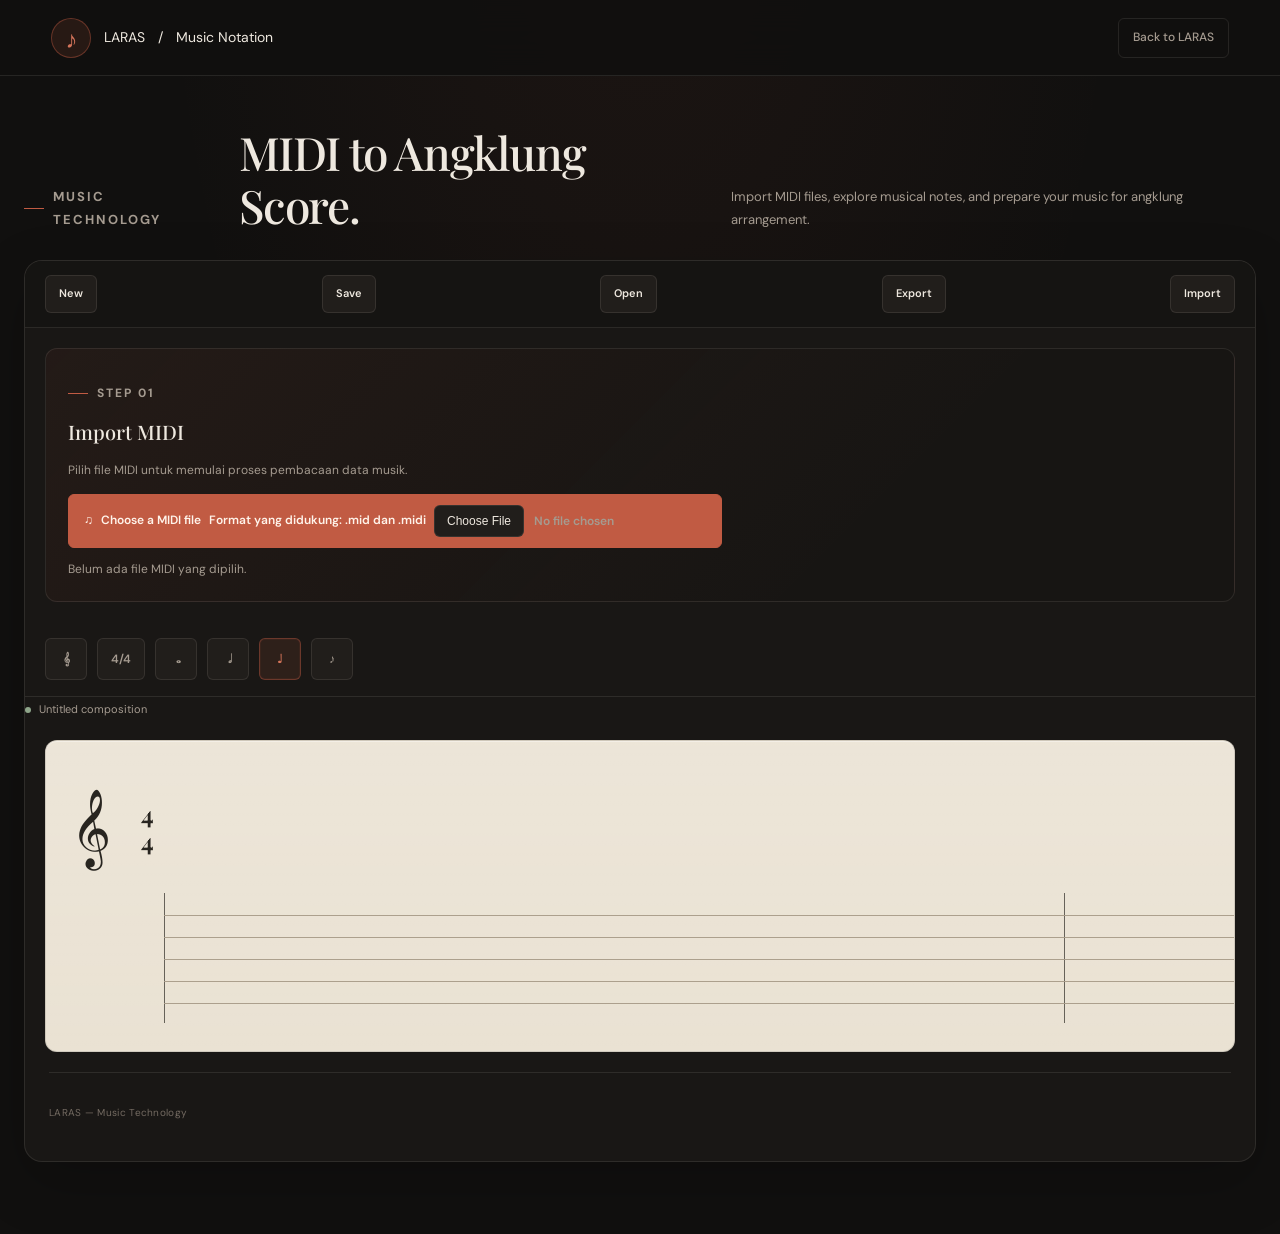
==== commit e7888ead: "Update index.html" ====
--- a/notation/index.html
+++ b/notation/index.html
@@ -230,35 +230,35 @@
                 Untitled composition
             </div>
 
-            <!-- MUSIC STAFF -->
-            <div class="staff-area">
-
-                <div class="notation-signature">
-
-                    <div class="clef">𝄞</div>
-
-                    <div class="time-signature">
-                        <span>4</span>
-                        <span>4</span>
-                    </div>
-
-                </div>
-
-                <div class="staff">
-                    <div></div>
-                    <div></div>
-                    <div></div>
-                    <div></div>
-                    <div></div>
-
-                    <div class="barline"></div>
-                </div>
-
-            </div>
-
-        </section>
-
-    </main>
+            
+<!-- MUSIC STAFF -->
+<div class="staff-area">
+
+    <div class="notation-row">
+
+        <div class="notation-signature">
+            <div class="clef">𝄞</div>
+
+            <div class="time-signature">
+                <span>4</span>
+                <span>4</span>
+            </div>
+        </div>
+
+        <div class="staff">
+            <div></div>
+            <div></div>
+            <div></div>
+            <div></div>
+            <div></div>
+
+            <div class="barline"></div>
+        </div>
+
+    </div>
+
+</div>
+
 
     <footer>
         <p>LARAS — Music Technology</p>
--- a/notation/style.css
+++ b/notation/style.css
@@ -1,15 +1,11 @@
-
 /* =========================================================
    LARAS — OBSIDIAN ATELIER
-   Signature design system
-   Warm charcoal · Archive ivory · Oxidized copper
+   Music notation workspace
 ========================================================= */
 
 @import url('https://fonts.googleapis.com/css2?family=DM+Sans:wght@400;500;600;700&family=Playfair+Display:wght@500;600;700&display=swap');
 
-/* =========================
-   01. DESIGN TOKENS
-========================= */
+/* 01. DESIGN TOKENS */
 
 :root {
     color-scheme: dark;
@@ -26,19 +22,18 @@
 
     --accent: #c15b43;
     --accent-hover: #d4745a;
-    --accent-soft: rgba(193, 91, 67, 0.13);
-    --accent-border: rgba(193, 91, 67, 0.42);
+    --accent-soft: rgba(193, 91, 67, .13);
+    --accent-border: rgba(193, 91, 67, .42);
 
     --paper: #eae2d3;
     --paper-deep: #d9cbb6;
     --ink: #282520;
     --ink-muted: #786e62;
-
     --staff-line: #a99c89;
     --note-color: #282520;
 
-    --border: rgba(234, 226, 211, 0.10);
-    --border-strong: rgba(234, 226, 211, 0.18);
+    --border: rgba(234, 226, 211, .10);
+    --border-strong: rgba(234, 226, 211, .18);
 
     --success: #8ea58a;
     --danger: #d87869;
@@ -50,18 +45,11 @@
     --radius: 12px;
     --radius-lg: 18px;
 
-    --shadow:
-        0 20px 60px rgba(0, 0, 0, 0.20);
-
-    --transition:
-        180ms ease;
-
+    --transition: 180ms ease;
     --container: 1440px;
 }
 
-/* =========================
-   02. RESET & FOUNDATION
-========================= */
+/* 02. RESET */
 
 * {
     box-sizing: border-box;
@@ -76,14 +64,10 @@
 body {
     min-height: 100vh;
     margin: 0;
+    color: var(--text);
     background:
-        radial-gradient(
-            ellipse at 50% -25%,
-            rgba(193, 91, 67, 0.075),
-            transparent 55%
-        ),
+        radial-gradient(ellipse at 50% -25%, rgba(193, 91, 67, .075), transparent 55%),
         var(--bg);
-    color: var(--text);
     font-family: var(--font-ui);
     font-size: 14px;
     line-height: 1.6;
@@ -91,23 +75,20 @@
     text-rendering: optimizeLegibility;
 }
 
-body,
 button,
 input,
 select,
 textarea {
-    font-family: var(--font-ui);
-}
-
-button,
-input,
-select,
-textarea {
-    font-size: inherit;
+    font: inherit;
 }
 
 button {
     color: inherit;
+}
+
+button:disabled {
+    opacity: .42;
+    cursor: not-allowed;
 }
 
 button:focus-visible,
@@ -124,11 +105,6 @@
     text-decoration: none;
 }
 
-button:disabled {
-    opacity: 0.42;
-    cursor: not-allowed;
-}
-
 ::selection {
     color: #fff7ee;
     background: var(--accent);
@@ -153,26 +129,24 @@
     background: var(--accent);
 }
 
-/* =========================
-   03. HEADER & BRAND
-========================= */
+[hidden] {
+    display: none !important;
+}
+
+/* 03. HEADER */
 
 .notation-header {
     position: sticky;
     z-index: 100;
     top: 0;
-
     display: flex;
     align-items: center;
     justify-content: space-between;
     gap: 24px;
-
     min-height: 76px;
     padding: 16px clamp(20px, 4vw, 64px);
-
-    background: rgba(17, 16, 15, 0.92);
+    background: rgba(17, 16, 15, .92);
     border-bottom: 1px solid var(--border);
-
     backdrop-filter: blur(18px);
     -webkit-backdrop-filter: blur(18px);
 }
@@ -188,16 +162,13 @@
     content: '♪';
     display: grid;
     place-items: center;
-
     width: 38px;
     height: 38px;
     flex: 0 0 38px;
-
     color: var(--accent-hover);
     background: var(--accent-soft);
     border: 1px solid var(--accent-border);
     border-radius: 50%;
-
     font-family: var(--font-display);
     font-size: 24px;
 }
@@ -210,7 +181,7 @@
     font-family: var(--font-display);
     font-size: 25px;
     font-weight: 600;
-    letter-spacing: -0.8px;
+    letter-spacing: -.8px;
     line-height: 1.1;
 }
 
@@ -230,22 +201,15 @@
     align-items: center;
     justify-content: center;
     gap: 9px;
-
     min-height: 40px;
     padding: 9px 14px;
-
     color: var(--muted);
     background: transparent;
     border: 1px solid var(--border);
     border-radius: var(--radius-sm);
-
     font-size: 12px;
     font-weight: 500;
-
-    transition:
-        color var(--transition),
-        border-color var(--transition),
-        background var(--transition);
+    transition: color var(--transition), background var(--transition), border-color var(--transition);
 }
 
 .back-link:hover {
@@ -254,9 +218,7 @@
     border-color: var(--border-strong);
 }
 
-/* =========================
-   04. MAIN WORKSPACE
-========================= */
+/* 04. WORKSPACE */
 
 .notation-workspace {
     width: min(100% - 48px, var(--container));
@@ -295,7 +257,6 @@
     display: inline-flex;
     align-items: center;
     gap: 9px;
-
     color: var(--accent-hover);
     font-size: 10px;
     font-weight: 700;
@@ -310,20 +271,18 @@
     background: var(--accent);
 }
 
-/* =========================
-   05. EDITOR SHELL
-========================= */
+/* 05. EDITOR CONTAINER */
 
 .notation-editor {
     min-width: 0;
     overflow: hidden;
-
     background: var(--surface);
     border: 1px solid var(--border);
     border-radius: var(--radius-lg);
-
-    box-shadow: var(--shadow);
-}
+    box-shadow: 0 20px 60px rgba(0, 0, 0, .2);
+}
+
+/* 06. PROJECT ACTIONS */
 
 .project-toolbar {
     display: flex;
@@ -331,10 +290,8 @@
     justify-content: space-between;
     flex-wrap: wrap;
     gap: 12px;
-
     min-height: 66px;
     padding: 14px 20px;
-
     background: #151412;
     border-bottom: 1px solid var(--border);
 }
@@ -351,7 +308,6 @@
     display: inline-flex;
     align-items: center;
     gap: 8px;
-
     color: var(--muted);
     font-size: 11px;
 }
@@ -360,6 +316,7 @@
     content: '';
     width: 6px;
     height: 6px;
+    flex: 0 0 6px;
     background: var(--success);
     border-radius: 50%;
 }
@@ -371,23 +328,16 @@
     align-items: center;
     justify-content: center;
     gap: 7px;
-
-    min-height: 36px;
-    padding: 8px 12px;
-
+    min-height: 38px;
+    padding: 8px 13px;
     color: var(--text);
     background: var(--surface-raised);
     border: 1px solid var(--border);
     border-radius: var(--radius-sm);
-
     font-size: 11px;
     font-weight: 600;
     cursor: pointer;
-
-    transition:
-        background var(--transition),
-        border-color var(--transition),
-        color var(--transition);
+    transition: background var(--transition), border-color var(--transition), color var(--transition);
 }
 
 .project-toolbar button:hover,
@@ -415,40 +365,34 @@
     display: none;
 }
 
-/* =========================
-   06. EDITOR TOOLBAR
-========================= */
+/* 07. NOTATION TOOLBAR */
 
 .editor-toolbar {
     display: flex;
     align-items: center;
     flex-wrap: wrap;
-    gap: 12px;
-
+    gap: 10px;
     padding: 16px 20px;
-
     background: var(--surface);
     border-bottom: 1px solid var(--border);
 }
 
 .editor-toolbar button,
 .editor-toolbar select {
-    min-height: 38px;
-    padding: 8px 12px;
-
+    display: inline-flex;
+    align-items: center;
+    justify-content: center;
+    min-width: 42px;
+    min-height: 42px;
+    padding: 8px 13px;
     color: var(--muted);
     background: var(--surface-raised);
     border: 1px solid var(--border);
     border-radius: var(--radius-sm);
-
     font-size: 12px;
-    font-weight: 500;
+    font-weight: 600;
     cursor: pointer;
-
-    transition:
-        color var(--transition),
-        background var(--transition),
-        border-color var(--transition);
+    transition: color var(--transition), background var(--transition), border-color var(--transition), transform var(--transition);
 }
 
 .editor-toolbar button:hover,
@@ -458,15 +402,16 @@
     border-color: var(--border-strong);
 }
 
+.editor-toolbar button:active {
+    transform: translateY(1px);
+}
+
 .editor-toolbar button.active,
 .editor-toolbar button[aria-pressed="true"] {
     color: var(--accent-hover);
     background: var(--accent-soft);
     border-color: var(--accent-border);
-}
-
-.editor-toolbar button:focus-visible {
-    outline-offset: 2px;
+    box-shadow: inset 0 0 0 1px rgba(193, 91, 67, .08);
 }
 
 .editor-toolbar .toolbar-group {
@@ -487,8 +432,8 @@
 
 .editor-toolbar .toolbar-divider {
     width: 1px;
-    height: 26px;
-    margin: 0 3px;
+    height: 28px;
+    margin: 0 5px;
     background: var(--border-strong);
 }
 
@@ -499,31 +444,22 @@
 .editor-toolbar input[type="number"],
 .editor-toolbar input[type="text"] {
     width: 74px;
-    min-height: 36px;
+    min-height: 38px;
     padding: 8px 10px;
-
     color: var(--text);
     background: var(--surface-raised);
     border: 1px solid var(--border);
     border-radius: var(--radius-sm);
 }
 
-/* =========================
-   07. MIDI IMPORTER
-========================= */
+/* 08. MIDI IMPORT */
 
 .midi-importer {
     margin: 20px;
     padding: 22px;
-
     background:
-        linear-gradient(
-            135deg,
-            rgba(193, 91, 67, 0.075),
-            transparent 70%
-        ),
+        linear-gradient(135deg, rgba(193, 91, 67, .075), transparent 70%),
         #171513;
-
     border: 1px solid var(--border);
     border-radius: var(--radius);
 }
@@ -549,19 +485,15 @@
     align-items: center;
     justify-content: center;
     gap: 8px;
-
     min-height: 40px;
     padding: 10px 15px;
-
     color: #fff4eb;
     background: var(--accent);
     border: 1px solid var(--accent);
     border-radius: var(--radius-sm);
-
     font-size: 12px;
     font-weight: 600;
     cursor: pointer;
-
     transition: background var(--transition);
 }
 
@@ -579,12 +511,10 @@
 .midi-importer input[type="file"]::file-selector-button {
     margin-right: 10px;
     padding: 8px 12px;
-
     color: var(--text);
     background: var(--surface-raised);
     border: 1px solid var(--border);
     border-radius: var(--radius-sm);
-
     cursor: pointer;
 }
 
@@ -618,7 +548,6 @@
 .midi-metadata > div {
     min-width: 0;
     padding: 13px;
-
     background: var(--surface-raised);
     border: 1px solid var(--border);
     border-radius: var(--radius-sm);
@@ -635,31 +564,29 @@
     display: block;
     margin-top: 5px;
     overflow-wrap: anywhere;
-
     color: var(--text);
     font-size: 16px;
     font-weight: 600;
 }
 
-/* =========================
-   08. NOTATION CANVAS
-========================= */
+/* 09. SCORE PAPER */
 
 .staff-area {
     position: relative;
     min-width: 0;
+    max-width: 100%;
     overflow: auto;
-
     margin: 20px;
-    padding: 24px 18px;
-
-    background: var(--paper);
-    border: 1px solid rgba(0, 0, 0, 0.12);
+    padding: 22px 18px 28px;
+    color: var(--ink);
+    background:
+        linear-gradient(rgba(255, 255, 255, .12), rgba(255, 255, 255, 0)),
+        var(--paper);
+    border: 1px solid rgba(0, 0, 0, .12);
     border-radius: var(--radius);
-
-    color: var(--ink);
-
+    box-shadow: inset 0 1px 0 rgba(255, 255, 255, .35);
     scrollbar-color: #a99c89 #e1d7c7;
+    -webkit-overflow-scrolling: touch;
 }
 
 .staff-area::-webkit-scrollbar-track {
@@ -675,13 +602,11 @@
     display: flex;
     align-items: center;
     gap: 16px;
-
-    min-height: 64px;
-    margin-bottom: 18px;
-    padding-bottom: 14px;
-
+    min-height: 58px;
+    margin: 0 0 14px;
+    padding: 0 0 14px;
     color: var(--ink);
-    border-bottom: 1px solid rgba(40, 37, 32, 0.16);
+    border-bottom: 1px solid rgba(40, 37, 32, .16);
 }
 
 .notation-signature h2,
@@ -702,6 +627,10 @@
 }
 
 .clef {
+    display: inline-flex;
+    align-items: center;
+    justify-content: center;
+    min-width: 42px;
     color: var(--ink);
     font-family: 'Noto Music', 'Segoe UI Symbol', serif;
     font-size: 54px;
@@ -713,12 +642,11 @@
     flex-direction: column;
     align-items: center;
     justify-content: center;
-
     color: var(--ink);
     font-family: var(--font-display);
     font-size: 20px;
     font-weight: 700;
-    line-height: 0.95;
+    line-height: .95;
 }
 
 .time-signature span {
@@ -729,19 +657,18 @@
     position: relative;
     min-width: 100%;
     min-height: 130px;
-
     color: var(--ink);
     background: transparent;
+    isolation: isolate;
 }
 
 .staff-line {
     position: absolute;
     left: 0;
     right: 0;
-
     height: 1px;
     background: var(--staff-line);
-    opacity: 0.95;
+    opacity: .95;
     pointer-events: none;
 }
 
@@ -749,41 +676,33 @@
     position: absolute;
     top: 0;
     bottom: 0;
-
     width: 1px;
-    background: rgba(40, 37, 32, 0.68);
+    background: rgba(40, 37, 32, .68);
     pointer-events: none;
 }
 
-/* =========================
-   09. NOTES & RESTS
-========================= */
+/* 10. NOTES */
 
 .note {
     position: absolute;
-
+    z-index: 2;
     width: 14px;
     height: 10px;
-
     background: var(--note-color);
-    border: 1px solid rgba(40, 37, 32, 0.2);
+    border: 1px solid rgba(40, 37, 32, .2);
     border-radius: 50%;
-
     transform: rotate(-18deg);
     transform-origin: center;
-
     cursor: grab;
     user-select: none;
     -webkit-user-select: none;
-
-    transition:
-        background var(--transition),
-        box-shadow var(--transition);
+    touch-action: none;
+    transition: background var(--transition), box-shadow var(--transition);
 }
 
 .note:hover {
     background: #504038;
-    box-shadow: 0 0 0 4px rgba(193, 91, 67, 0.12);
+    box-shadow: 0 0 0 4px rgba(193, 91, 67, .12);
 }
 
 .note:active {
@@ -794,20 +713,17 @@
 .note.active,
 .note[aria-selected="true"] {
     background: var(--accent);
-    box-shadow: 0 0 0 4px rgba(193, 91, 67, 0.18);
+    box-shadow: 0 0 0 4px rgba(193, 91, 67, .18);
 }
 
 .stem {
     position: absolute;
     right: -1px;
     bottom: 3px;
-
     width: 2px;
     height: 32px;
-
     background: currentColor;
     border-radius: 2px;
-
     pointer-events: none;
 }
 
@@ -824,25 +740,22 @@
     position: absolute;
     top: 0;
     right: -1px;
-
     width: 11px;
     height: 14px;
-
     border-right: 2px solid currentColor;
     border-bottom: 2px solid currentColor;
     border-radius: 0 0 9px 0;
-
     transform: skewY(-25deg);
     pointer-events: none;
 }
 
 .rest {
     position: absolute;
+    z-index: 2;
     color: var(--ink);
     font-family: 'Noto Music', 'Segoe UI Symbol', serif;
     font-size: 27px;
     line-height: 1;
-
     cursor: pointer;
     user-select: none;
 }
@@ -851,9 +764,7 @@
     color: var(--accent);
 }
 
-/* =========================
-   10. INPUTS & GENERAL UI
-========================= */
+/* 11. GENERAL INPUTS */
 
 input,
 select,
@@ -876,10 +787,7 @@
 }
 
 input[type="checkbox"],
-input[type="radio"] {
-    accent-color: var(--accent);
-}
-
+input[type="radio"],
 input[type="range"] {
     accent-color: var(--accent);
 }
@@ -890,13 +798,7 @@
     border: 0;
 }
 
-[hidden] {
-    display: none !important;
-}
-
-/* =========================
-   11. FOOTER
-========================= */
+/* 12. FOOTER */
 
 footer {
     display: flex;
@@ -904,16 +806,13 @@
     justify-content: space-between;
     flex-wrap: wrap;
     gap: 12px;
-
     width: min(100% - 48px, var(--container));
     margin: 0 auto;
     padding: 22px 0 30px;
-
     color: var(--muted-dark);
     border-top: 1px solid var(--border);
-
     font-size: 10px;
-    letter-spacing: 0.3px;
+    letter-spacing: .3px;
 }
 
 footer a {
@@ -925,9 +824,7 @@
     color: var(--accent-hover);
 }
 
-/* =========================
-   12. RESPONSIVE — TABLET
-========================= */
+/* 13. TABLET */
 
 @media (max-width: 900px) {
     .notation-workspace {
@@ -942,7 +839,7 @@
     }
 
     .editor-toolbar {
-        gap: 10px;
+        gap: 9px;
         padding: 14px;
     }
 
@@ -960,9 +857,7 @@
     }
 }
 
-/* =========================
-   13. RESPONSIVE — MOBILE
-========================= */
+/* 14. MOBILE */
 
 @media (max-width: 600px) {
     body {
@@ -1016,7 +911,7 @@
     .workspace-intro h1,
     .workspace-intro h2 {
         font-size: 32px;
-        letter-spacing: -0.8px;
+        letter-spacing: -.8px;
     }
 
     .workspace-intro p {
@@ -1059,8 +954,9 @@
 
     .editor-toolbar button,
     .editor-toolbar select {
-        min-height: 36px;
-        padding: 8px 10px;
+        min-width: 38px;
+        min-height: 38px;
+        padding: 7px 10px;
         font-size: 11px;
     }
 
@@ -1093,14 +989,15 @@
 
     .staff-area {
         margin: 10px;
-        padding: 18px 12px;
+        padding: 16px 12px 22px;
         border-radius: 8px;
     }
 
     .notation-signature {
         gap: 10px;
-        min-height: 56px;
-        margin-bottom: 16px;
+        min-height: 52px;
+        margin-bottom: 12px;
+        padding-bottom: 12px;
     }
 
     .notation-signature h2,
@@ -1109,6 +1006,7 @@
     }
 
     .clef {
+        min-width: 36px;
         font-size: 46px;
     }
 
@@ -1123,17 +1021,150 @@
     }
 }
 
-/* =========================
-   14. REDUCED MOTION
-========================= */
+/* 15. ACCESSIBILITY */
 
 @media (prefers-reduced-motion: reduce) {
     *,
     *::before,
     *::after {
         scroll-behavior: auto !important;
-        animation-duration: 0.01ms !important;
+        animation-duration: .01ms !important;
         animation-iteration-count: 1 !important;
-        transition-duration: 0.01ms !important;
-    }
-}
+        transition-duration: .01ms !important;
+    }
+}
+
+
+/* =========================================================
+   LARAS — STAFF ALIGNMENT PATCH
+   Menyatukan tinggi visual clef, time signature, dan staff
+========================================================= */
+
+/* Area kertas notasi */
+.staff-area {
+    position: relative;
+    overflow: auto;
+    isolation: isolate;
+}
+
+/*
+   Header notasi dibuat setinggi area staff.
+   Aturan ini menghilangkan garis pembatas dan jarak
+   vertikal berlebih dari style sebelumnya.
+*/
+.staff-area .notation-signature {
+    display: flex;
+    align-items: center;
+    gap: 12px;
+
+    min-height: 130px;
+    height: 130px;
+
+    margin: 0;
+    padding: 0;
+
+    color: var(--ink);
+    background: transparent;
+    border: 0;
+}
+
+/* Kunci musik */
+.staff-area .notation-signature .clef {
+    display: inline-flex;
+    align-items: center;
+    justify-content: center;
+
+    width: 54px;
+    min-width: 54px;
+    height: 130px;
+
+    margin: 0;
+    padding: 0;
+
+    color: var(--ink);
+    font-family: 'Noto Music', 'Segoe UI Symbol', serif;
+    font-size: 68px;
+    line-height: 1;
+}
+
+/* Angka tanda birama */
+.staff-area .notation-signature .time-signature {
+    display: inline-flex;
+    flex-direction: column;
+    align-items: center;
+    justify-content: center;
+    gap: 3px;
+
+    min-width: 34px;
+    height: 130px;
+
+    margin: 0;
+    padding: 0;
+
+    color: var(--ink);
+    font-family: var(--font-display);
+    font-size: 24px;
+    font-weight: 700;
+    line-height: 1;
+}
+
+.staff-area .notation-signature .time-signature span {
+    display: block;
+    margin: 0;
+    padding: 0;
+    line-height: 1;
+}
+
+/* Area lima garis paranada */
+.staff-area .staff {
+    position: relative;
+    min-width: 100%;
+    min-height: 130px;
+    margin: 0;
+    padding: 0;
+    background: transparent;
+    isolation: isolate;
+}
+
+/* Lima garis paranada */
+.staff-area .staff .staff-line {
+    position: absolute;
+    height: 1px;
+    pointer-events: none;
+}
+
+/* Garis birama */
+.staff-area .staff .barline {
+    position: absolute;
+    top: 0;
+    bottom: 0;
+    width: 1px;
+    pointer-events: none;
+}
+
+/* Tampilan tablet dan HP */
+@media (max-width: 600px) {
+    .staff-area .notation-signature {
+        gap: 9px;
+        min-height: 130px;
+        height: 130px;
+    }
+
+    .staff-area .notation-signature .clef {
+        width: 44px;
+        min-width: 44px;
+        height: 130px;
+        font-size: 60px;
+    }
+
+    .staff-area .notation-signature .time-signature {
+        min-width: 30px;
+        height: 130px;
+        font-size: 21px;
+    }
+
+    .staff-area .staff {
+        min-height: 130px;
+    }
+}
+
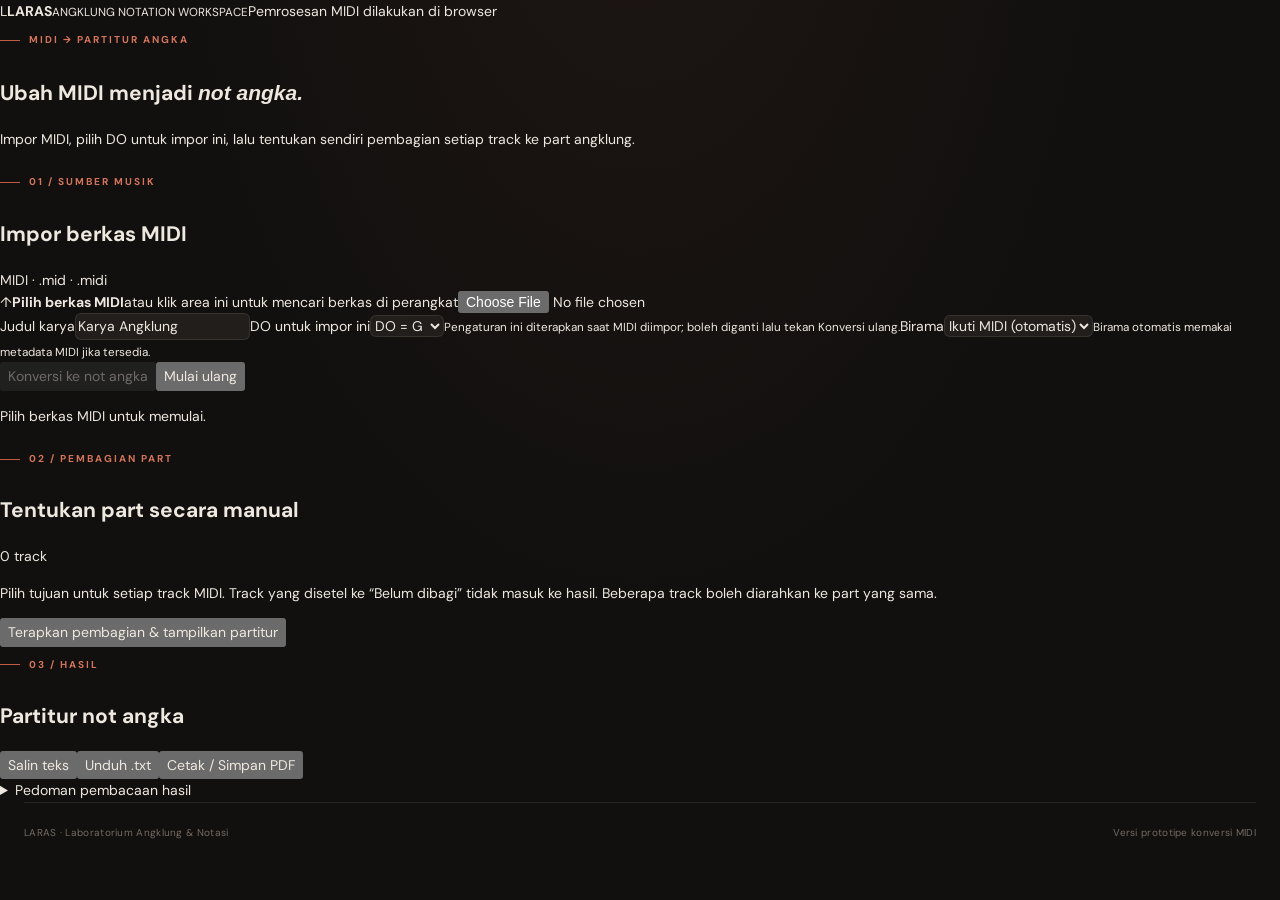
==== commit a56a92f1: "Update index.html" ====
--- a/notation/index.html
+++ b/notation/index.html
@@ -1,272 +1,21 @@
-
-<!DOCTYPE html>
+<!doctype html>
 <html lang="id">
-
 <head>
-    <meta charset="UTF-8">
-    <meta name="viewport" content="width=device-width, initial-scale=1.0">
-
-    <title>Music Notation — LARAS</title>
-
-    <meta
-        name="description"
-        content="LARAS — workspace untuk mengolah MIDI menjadi notasi musik dan partitur angklung."
-    >
-
-    <meta name="theme-color" content="#f7f5f0">
-
-    <link rel="stylesheet" href="style.css">
+  <meta charset="utf-8"><meta name="viewport" content="width=device-width, initial-scale=1">
+  <meta name="description" content="LARAS — konverter MIDI menjadi partitur not angka untuk angklung.">
+  <title>LARAS — MIDI ke Not Angka</title><link rel="stylesheet" href="style.css">
 </head>
-
 <body>
-
-    <header class="notation-header">
-        <div class="notation-brand">
-            <a href="../">LARAS</a>
-            <span>/</span>
-            <span>Music Notation</span>
-        </div>
-
-        <a href="../" class="back-link">
-            Back to LARAS
-        </a>
-    </header>
-
-    <main class="notation-workspace">
-
-        <section class="workspace-intro">
-            <p class="eyebrow">MUSIC TECHNOLOGY</p>
-
-            <h1>MIDI to Angklung Score.</h1>
-
-            <p>
-                Import MIDI files, explore musical notes,
-                and prepare your music for angklung arrangement.
-            </p>
-        </section>
-
-        <section class="notation-editor">
-
-            <!-- PROJECT ACTIONS -->
-            <div class="project-toolbar">
-
-                <button type="button" id="newProject">
-                    New
-                </button>
-
-                <button type="button" id="saveProject">
-                    Save
-                </button>
-
-                <button type="button" id="openProject">
-                    Open
-                </button>
-
-                <button type="button" id="exportProject">
-                    Export
-                </button>
-
-                <button type="button" id="importProject">
-                    Import
-                </button>
-
-                <input
-                    type="file"
-                    id="importProjectFile"
-                    accept=".json,application/json"
-                    hidden
-                >
-
-            </div>
-
-            <!-- MIDI IMPORTER -->
-            <section class="midi-importer" aria-labelledby="midiTitle">
-
-                <div class="midi-importer-heading">
-                    <p class="eyebrow">STEP 01</p>
-
-                    <h2 id="midiTitle">Import MIDI</h2>
-
-                    <p>
-                        Pilih file MIDI untuk memulai proses
-                        pembacaan data musik.
-                    </p>
-                </div>
-
-                <label class="midi-file-picker" for="midiFileInput">
-
-                    <span class="midi-file-icon" aria-hidden="true">
-                        ♫
-                    </span>
-
-                    <span class="midi-file-picker-title">
-                        Choose a MIDI file
-                    </span>
-
-                    <span class="midi-file-picker-description">
-                        Format yang didukung: .mid dan .midi
-                    </span>
-
-                    <input
-                        type="file"
-                        id="midiFileInput"
-                        accept=".mid,.midi,audio/midi,audio/x-midi"
-                    >
-
-                </label>
-
-                <div
-                    id="midiImportStatus"
-                    class="midi-import-status"
-                    role="status"
-                    aria-live="polite"
-                >
-                    Belum ada file MIDI yang dipilih.
-                </div>
-
-                <div
-                    id="midiAnalysis"
-                    class="midi-analysis"
-                    hidden
-                >
-
-                    <h3>File information</h3>
-
-                    <dl class="midi-metadata">
-
-                        <div>
-                            <dt>File name</dt>
-                            <dd id="midiFileName">—</dd>
-                        </div>
-
-                        <div>
-                            <dt>File size</dt>
-                            <dd id="midiFileSize">—</dd>
-                        </div>
-
-                        <div>
-                            <dt>Tracks</dt>
-                            <dd id="midiTrackCount">—</dd>
-                        </div>
-
-                        <div>
-                            <dt>Tempo</dt>
-                            <dd id="midiTempo">—</dd>
-                        </div>
-
-                        <div>
-                            <dt>Time signature</dt>
-                            <dd id="midiTimeSignature">—</dd>
-                        </div>
-
-                        <div>
-                            <dt>Notes</dt>
-                            <dd id="midiNoteCount">—</dd>
-                        </div>
-
-                    </dl>
-
-                    <p class="midi-analysis-note">
-                        Informasi akan muncul setelah file berhasil
-                        dibaca oleh MIDI engine.
-                    </p>
-
-                </div>
-
-            </section>
-
-            <!-- NOTATION TOOLBAR -->
-            <div class="editor-toolbar">
-
-                <button type="button" id="trebleClef">
-                    Treble Clef
-                </button>
-
-                <button type="button" id="timeSignature">
-                    4/4
-                </button>
-
-                <button
-                    type="button"
-                    data-duration="whole"
-                    aria-label="Whole note"
-                >
-                    𝅝
-                </button>
-
-                <button
-                    type="button"
-                    data-duration="half"
-                    aria-label="Half note"
-                >
-                    𝅗𝅥
-                </button>
-
-                <button
-                    type="button"
-                    data-duration="quarter"
-                    aria-label="Quarter note"
-                >
-                    ♩
-                </button>
-
-                <button
-                    type="button"
-                    data-duration="eighth"
-                    aria-label="Eighth note"
-                >
-                    ♪
-                </button>
-
-            </div>
-
-            <!-- STATUS -->
-            <div
-                class="project-status"
-                id="projectStatus"
-                role="status"
-                aria-live="polite"
-            >
-                Untitled composition
-            </div>
-
-            
-<!-- MUSIC STAFF -->
-<div class="staff-area">
-
-    <div class="notation-row">
-
-        <div class="notation-signature">
-            <div class="clef">𝄞</div>
-
-            <div class="time-signature">
-                <span>4</span>
-                <span>4</span>
-            </div>
-        </div>
-
-        <div class="staff">
-            <div></div>
-            <div></div>
-            <div></div>
-            <div></div>
-            <div></div>
-
-            <div class="barline"></div>
-        </div>
-
-    </div>
-
-</div>
-
-
-    <footer>
-        <p>LARAS — Music Technology</p>
-    </footer>
-
-    <script src="notation.js"></script>
-
-</body>
-
-</html>
-
+<header class="topbar"><a class="brand" href="#"><span class="brand-mark">L</span><span><strong>LARAS</strong><small>ANGKLUNG NOTATION WORKSPACE</small></span></a><span class="privacy">Pemrosesan MIDI dilakukan di browser</span></header>
+<main class="workspace">
+  <section class="intro"><p class="eyebrow">MIDI → PARTITUR ANGKA</p><h1>Ubah MIDI menjadi <em>not angka.</em></h1><p class="lede">Impor MIDI, pilih DO untuk impor ini, lalu tentukan sendiri pembagian setiap track ke part angklung.</p></section>
+  <section class="panel import-panel">
+    <div class="section-head"><div><p class="eyebrow">01 / SUMBER MUSIK</p><h2>Impor berkas MIDI</h2></div><span class="step">MIDI · .mid · .midi</span></div>
+    <label class="dropzone" for="midiFileInput"><span class="upload-icon">↑</span><strong>Pilih berkas MIDI</strong><span>atau klik area ini untuk mencari berkas di perangkat</span><input id="midiFileInput" type="file" accept=".mid,.midi,audio/midi,audio/x-midi"></label>
+    <div class="settings-grid"><label>Judul karya<input id="titleInput" type="text" value="Karya Angklung" maxlength="120"></label><label>DO untuk impor ini<select id="doSelect"><option value="C">DO = C</option><option value="D">DO = D</option><option value="E">DO = E</option><option value="F">DO = F</option><option value="G" selected>DO = G</option><option value="A">DO = A</option><option value="Bb">DO = B♭</option><option value="B">DO = B</option></select><small>Pengaturan ini diterapkan saat MIDI diimpor; boleh diganti lalu tekan Konversi ulang.</small></label><label>Birama<select id="meterSelect"><option value="auto" selected>Ikuti MIDI (otomatis)</option><option value="2/4">2/4</option><option value="3/4">3/4</option><option value="4/4">4/4</option><option value="6/8">6/8</option></select><small>Birama otomatis memakai metadata MIDI jika tersedia.</small></label></div>
+    <div class="actions"><button id="convertButton" class="button primary" disabled>Konversi ke not angka</button><button id="resetButton" class="button secondary">Mulai ulang</button></div><p id="status" class="status" role="status">Pilih berkas MIDI untuk memulai.</p>
+  </section>
+  <section id="tracksPanel" class="panel hidden"><div class="section-head"><div><p class="eyebrow">02 / PEMBAGIAN PART</p><h2>Tentukan part secara manual</h2></div><span id="trackCount" class="step">0 track</span></div><p class="hint">Pilih tujuan untuk setiap track MIDI. Track yang disetel ke “Belum dibagi” tidak masuk ke hasil. Beberapa track boleh diarahkan ke part yang sama.</p><div id="trackAssignments" class="track-list"></div><div class="actions"><button id="applyPartsButton" class="button primary">Terapkan pembagian & tampilkan partitur</button></div></section>
+  <section id="scorePanel" class="panel hidden"><div class="section-head"><div><p class="eyebrow">03 / HASIL</p><h2 id="scoreTitle">Partitur not angka</h2></div><div class="score-actions"><button id="copyButton" class="button secondary">Salin teks</button><button id="downloadButton" class="button secondary">Unduh .txt</button><button id="printButton" class="button primary">Cetak / Simpan PDF</button></div></div><div id="scoreMeta" class="score-meta"></div><div id="scoreOutput" class="score-output"></div><details class="notation-notes"><summary>Pedoman pembacaan hasil</summary><ul><li>Angka 1–7 menunjukkan solmisasi dalam tangga nada mayor sesuai pilihan DO.</li><li>Titik di atas angka menunjukkan oktaf lebih tinggi; titik di bawah menunjukkan oktaf lebih rendah.</li><li>Garis di bawah angka menandai durasi yang lebih pendek; tanda “—” memperpanjang bunyi.</li><li>Not kromatis diberi tanda ♯ atau ♭. Periksa kembali hasilnya secara musikal sebelum digunakan untuk latihan atau pertunjukan.</li><li>Versi awal ini mengonversi nada dan durasi dasar; ornamen, swing, pedal, serta penulisan ritme kompleks mungkin perlu penyuntingan manual.</li></ul></details></section>
+  <footer><span>LARAS · Laboratorium Angklung & Notasi</span><span>Versi prototipe konversi MIDI</span></footer>
+</main><script src="notation.js"></script></body></html>
--- a/notation/style.css
+++ b/notation/style.css
@@ -691,7 +691,7 @@
     background: var(--note-color);
     border: 1px solid rgba(40, 37, 32, .2);
     border-radius: 50%;
-    transform: rotate(-18deg);
+    transform: rotate(-8deg);
     transform-origin: center;
     cursor: grab;
     user-select: none;
@@ -1035,136 +1035,124 @@
 }
 
 
+
 /* =========================================================
-   LARAS — STAFF ALIGNMENT PATCH
-   Menyatukan tinggi visual clef, time signature, dan staff
+   LARAS — STAFF & NOTATION ALIGNMENT
 ========================================================= */
 
-/* Area kertas notasi */
 .staff-area {
     position: relative;
     overflow: auto;
-    isolation: isolate;
-}
-
-/*
-   Header notasi dibuat setinggi area staff.
-   Aturan ini menghilangkan garis pembatas dan jarak
-   vertikal berlebih dari style sebelumnya.
-*/
-.staff-area .notation-signature {
-    display: flex;
-    align-items: center;
-    gap: 12px;
-
+}
+
+/* Clef, time signature, dan staff berada dalam satu baris */
+.notation-row {
+    display: flex;
+    align-items: flex-start;
+    width: max-content;
+    min-width: 100%;
     min-height: 130px;
+}
+
+/* Area clef dan tanda birama */
+.notation-row .notation-signature {
+    display: flex;
+    align-items: center;
+    justify-content: flex-start;
+    gap: 8px;
+
+    flex: 0 0 100px;
+    width: 100px;
+    height: 130px;
+    min-height: 130px;
+
+    margin: 0;
+    padding: 0 8px 0 0;
+
+    border: 0;
+    background: transparent;
+}
+
+/* Clef G */
+.notation-row .clef {
+    display: flex;
+    align-items: center;
+    justify-content: center;
+
+    flex: 0 0 48px;
+    width: 48px;
+    min-width: 48px;
     height: 130px;
 
     margin: 0;
     padding: 0;
 
-    color: var(--ink);
-    background: transparent;
-    border: 0;
-}
-
-/* Kunci musik */
-.staff-area .notation-signature .clef {
-    display: inline-flex;
+    font-family: 'Noto Music', 'Segoe UI Symbol', serif;
+    font-size: 62px;
+    line-height: 1;
+}
+
+/* Tanda birama */
+.notation-row .time-signature {
+    display: flex;
+    flex-direction: column;
     align-items: center;
     justify-content: center;
-
-    width: 54px;
-    min-width: 54px;
+    gap: 3px;
+
+    flex: 0 0 32px;
+    width: 32px;
+    min-width: 32px;
     height: 130px;
 
     margin: 0;
     padding: 0;
 
-    color: var(--ink);
-    font-family: 'Noto Music', 'Segoe UI Symbol', serif;
-    font-size: 68px;
+    font-size: 21px;
     line-height: 1;
 }
 
-/* Angka tanda birama */
-.staff-area .notation-signature .time-signature {
-    display: inline-flex;
-    flex-direction: column;
-    align-items: center;
-    justify-content: center;
-    gap: 3px;
-
-    min-width: 34px;
-    height: 130px;
-
-    margin: 0;
-    padding: 0;
-
-    color: var(--ink);
-    font-family: var(--font-display);
-    font-size: 24px;
-    font-weight: 700;
-    line-height: 1;
-}
-
-.staff-area .notation-signature .time-signature span {
+.notation-row .time-signature span {
     display: block;
     margin: 0;
     padding: 0;
     line-height: 1;
 }
 
-/* Area lima garis paranada */
-.staff-area .staff {
+/* Area paranada */
+.notation-row .staff {
     position: relative;
-    min-width: 100%;
+
+    flex: 0 0 auto;
+    min-width: 0;
     min-height: 130px;
+    height: 130px;
+
     margin: 0;
     padding: 0;
     background: transparent;
-    isolation: isolate;
-}
-
-/* Lima garis paranada */
-.staff-area .staff .staff-line {
-    position: absolute;
-    height: 1px;
-    pointer-events: none;
-}
-
-/* Garis birama */
-.staff-area .staff .barline {
-    position: absolute;
-    top: 0;
-    bottom: 0;
-    width: 1px;
-    pointer-events: none;
-}
-
-/* Tampilan tablet dan HP */
+}
+
+/* Tampilan layar kecil */
 @media (max-width: 600px) {
-    .staff-area .notation-signature {
-        gap: 9px;
-        min-height: 130px;
-        height: 130px;
-    }
-
-    .staff-area .notation-signature .clef {
-        width: 44px;
-        min-width: 44px;
-        height: 130px;
-        font-size: 60px;
-    }
-
-    .staff-area .notation-signature .time-signature {
+    .notation-row .notation-signature {
+        flex-basis: 88px;
+        width: 88px;
+        gap: 5px;
+    }
+
+    .notation-row .clef {
+        flex-basis: 43px;
+        width: 43px;
+        min-width: 43px;
+        font-size: 56px;
+    }
+
+    .notation-row .time-signature {
+        flex-basis: 30px;
+        width: 30px;
         min-width: 30px;
-        height: 130px;
-        font-size: 21px;
-    }
-
-    .staff-area .staff {
-        min-height: 130px;
-    }
-}
-
+        font-size: 19px;
+    }
+}
+
